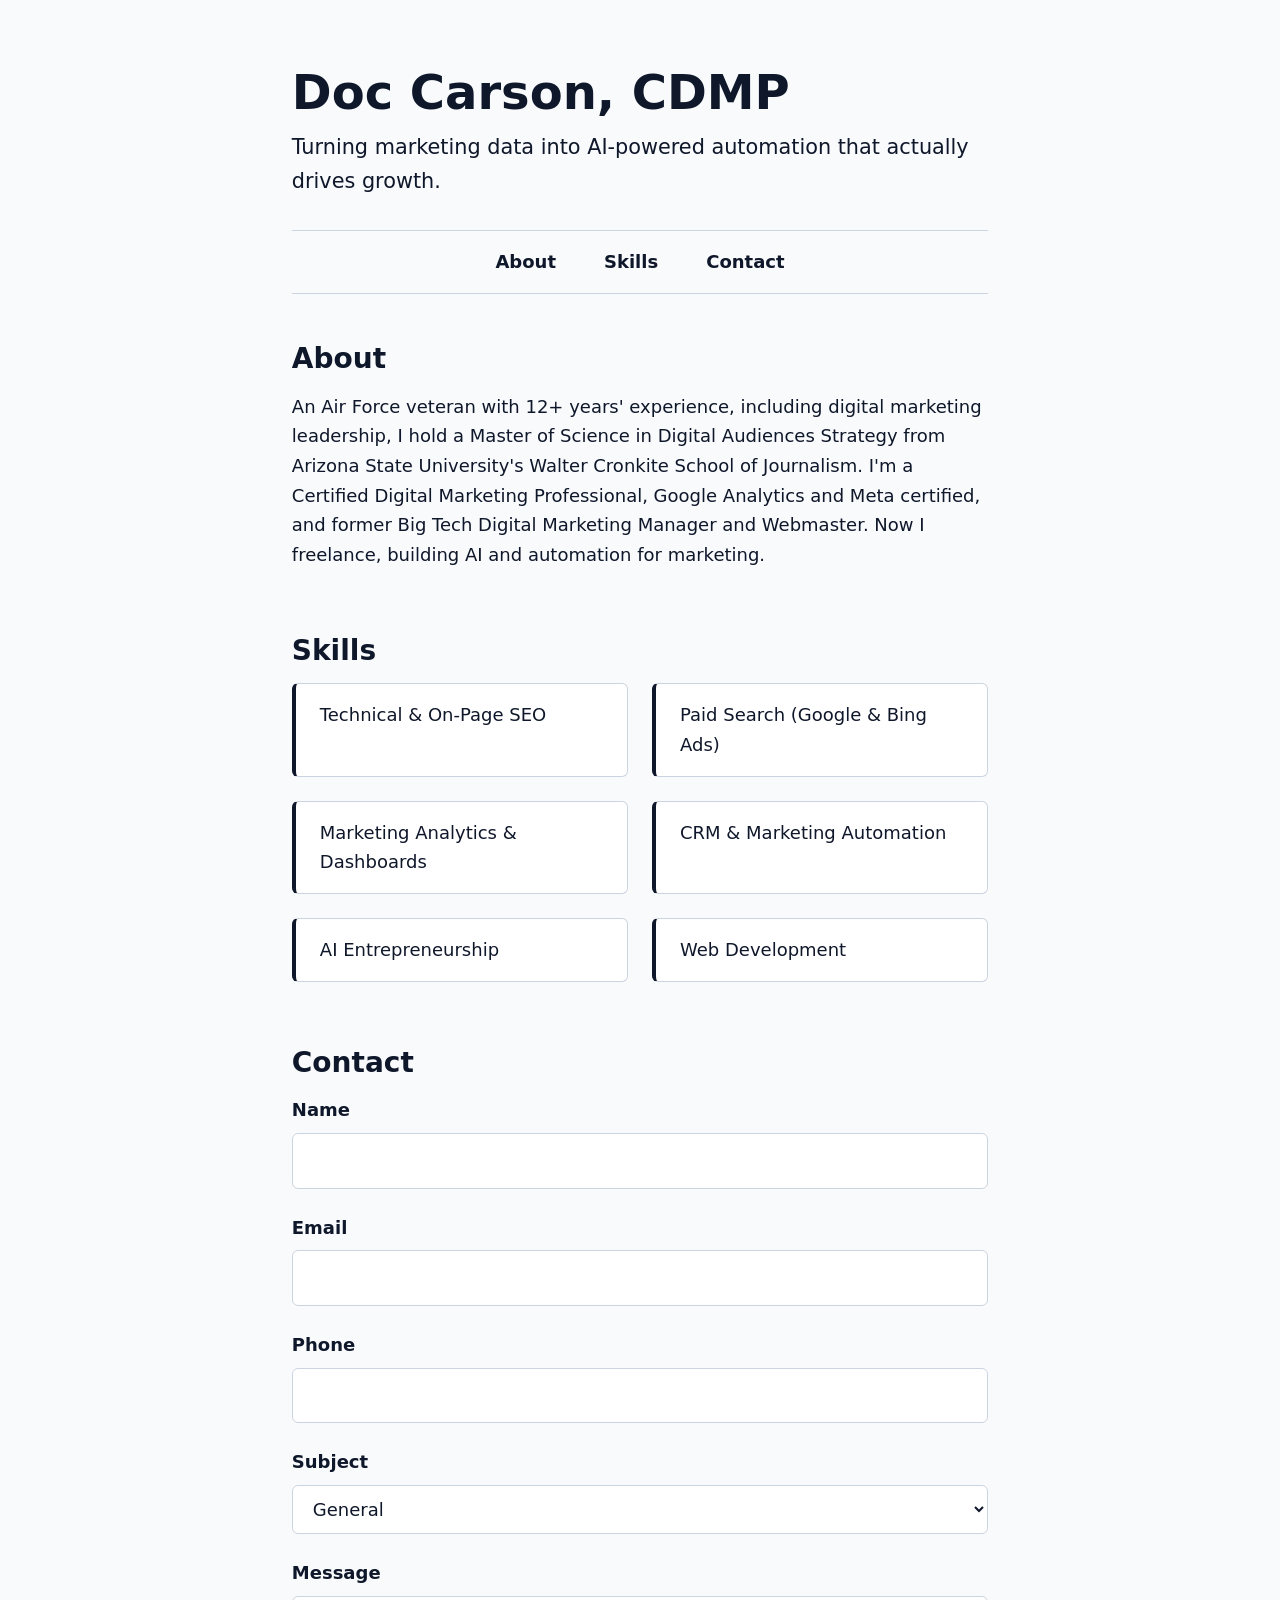
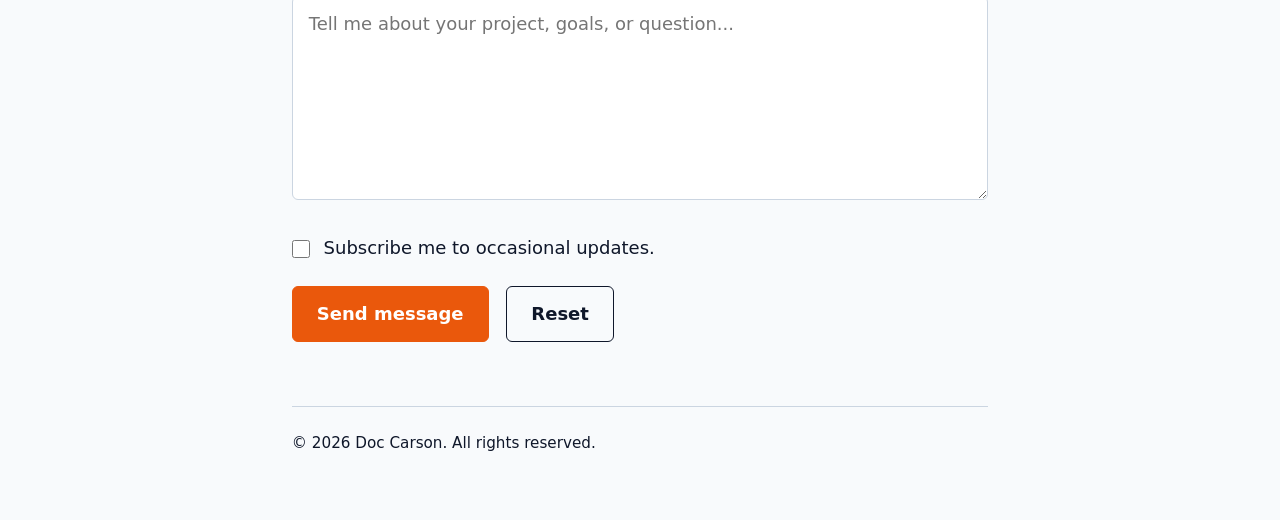
==== pro_profile/index.html @ dad72b29 "Rename project folder to pro_profile Update README paths to match the new folder name.  Co-Authored-" ====
<!DOCTYPE html>
<html lang="en">
<head>
  <meta charset="UTF-8">
  <meta name="viewport" content="width=device-width, initial-scale=1.0">
  <title>Doc Carson, CDMP | Freelance AI Entrepreneur</title>
  <link rel="stylesheet" href="styles.css">
</head>
<body>
  <header>
    <h1>Doc Carson, CDMP</h1>
    <p>Turning marketing data into AI-powered automation that actually drives growth.</p>
  </header>

  <nav>
    <input type="checkbox" id="menu-toggle" class="menu-toggle">
    <label for="menu-toggle" class="menu-button">
      <span class="menu-icon" aria-hidden="true">
        <span></span>
        <span></span>
        <span></span>
      </span>
      Menu
    </label>
    <ul>
      <li><a href="#about">About</a></li>
      <li><a href="#skills">Skills</a></li>
      <li><a href="#contact">Contact</a></li>
    </ul>
  </nav>

  <main>
    <section id="about">
      <h2>About</h2>
      <p>An Air Force veteran with 12+ years' experience, including digital marketing leadership, I hold a Master of Science in Digital Audiences Strategy from Arizona State University's Walter Cronkite School of Journalism. I'm a Certified Digital Marketing Professional, Google Analytics and Meta certified, and former Big Tech Digital Marketing Manager and Webmaster. Now I freelance, building AI and automation for marketing.</p>
    </section>

    <section id="skills">
      <h2>Skills</h2>
      <ul>
        <li>Technical &amp; On-Page SEO</li>
        <li>Paid Search (Google &amp; Bing Ads)</li>
        <li>Marketing Analytics &amp; Dashboards</li>
        <li>CRM &amp; Marketing Automation</li>
        <li>AI Entrepreneurship</li>
        <li>Web Development</li>
      </ul>
    </section>

    <section id="contact">
      <h2>Contact</h2>
      <form action="#" method="post">
        <p>
          <label for="name">Name</label>
          <input type="text" id="name" name="name" autocomplete="name" pattern="[A-Za-z ]+" title="Letters and spaces only" required>
        </p>
        <p>
          <label for="email">Email</label>
          <input type="email" id="email" name="email" autocomplete="email" required>
        </p>
        <p>
          <label for="phone">Phone</label>
          <input type="tel" id="phone" name="phone" autocomplete="tel" required>
        </p>
        <p>
          <label for="subject">Subject</label>
          <select id="subject" name="subject">
            <option value="general">General</option>
            <option value="project-inquiry">Project inquiry</option>
            <option value="other">Other</option>
          </select>
        </p>
        <p>
          <label for="message">Message</label>
          <textarea id="message" name="message" rows="6" placeholder="Tell me about your project, goals, or question..." required></textarea>
        </p>
        <p>
          <input type="checkbox" id="subscribe" name="subscribe" value="yes">
          <label for="subscribe">Subscribe me to occasional updates.</label>
        </p>
        <p hidden>
          <label for="website">Leave this field empty</label>
          <input type="text" id="website" name="website" tabindex="-1" autocomplete="off">
        </p>
        <p>
          <button type="submit">Send message</button>
          <button type="reset">Reset</button>
        </p>
      </form>
    </section>
  </main>

  <footer>
    <p>&copy; 2026 Doc Carson. All rights reserved.</p>
  </footer>
</body>
</html>
---- pro_profile/styles.css ----
/* ==========================================================================
   Color palette (60-30-10 rule)
   ========================================================================== */
:root {
  /* 60%: canvas and surfaces */
  --color-bg: #f8fafc;            /* slate off-white page background */
  --color-surface: #ffffff;       /* inputs and skill cards */

  /* 30%: structure and typography */
  --color-text: #0f172a;          /* deep slate: headings, body, nav, labels */
  --color-border: #cbd5e1;        /* slate tint: dividers and input borders */

  /* 10%: primary action, used ONLY on the submit button */
  --color-action: #ea580c;        /* vivid orange */
  --color-action-hover: #c2410c;  /* darker orange on hover */
  --color-on-action: #ffffff;     /* text on the orange button */

  /* Spacing scale: every margin, padding and gap uses one of these */
  --space-xs: 0.5rem;
  --space-sm: 0.75rem;
  --space-md: 1rem;
  --space-lg: 1.5rem;
  --space-xl: 2rem;
  --space-2xl: 3rem;
  --space-3xl: 4rem;
}

/* ==========================================================================
   Base and reset
   ========================================================================== */
*,
*::before,
*::after {
  box-sizing: border-box;
}

/* Keep the honeypot hidden even when other rules set display on its <p> */
[hidden] {
  display: none !important;
}

/* ==========================================================================
   Page layout and typography
   ========================================================================== */
/* Mobile first: phones use the full screen width with slimmer padding */
body {
  max-width: none;
  margin: 0 auto;
  padding: var(--space-xl) var(--space-md);
  background-color: var(--color-bg);
  color: var(--color-text);
  font-family: system-ui, -apple-system, "Segoe UI", Roboto, "Helvetica Neue", Arial, sans-serif;
  /* Fluid type: scales smoothly from phone to desktop, no breakpoints */
  font-size: clamp(1rem, 0.95rem + 0.25vw, 1.125rem);
  line-height: 1.65;
}

h1,
h2 {
  color: var(--color-text);
  line-height: 1.2;
}

h2 {
  margin: 0 0 var(--space-md);
  font-size: clamp(1.375rem, 1.2rem + 0.75vw, 1.75rem);
}

p {
  margin: 0 0 var(--space-md);
}

/* ==========================================================================
   Header
   ========================================================================== */
header {
  margin-bottom: var(--space-xl);
}

header h1 {
  margin: 0 0 var(--space-xs);
  font-size: clamp(2rem, 1.5rem + 2.5vw, 3rem);
}

header p {
  margin: 0;
  font-size: clamp(1.0625rem, 1rem + 0.5vw, 1.3rem);
}

/* ==========================================================================
   Navigation (flexbox)
   ========================================================================== */
nav {
  margin-bottom: var(--space-2xl);
  padding: var(--space-md) 0;
  border-top: 1px solid var(--color-border);
  border-bottom: 1px solid var(--color-border);
}

/* --- Burger menu (phones only) ---------------------------------------
   A CSS-only toggle: the hidden checkbox remembers open/closed, and the
   label is the visible burger button. No JavaScript needed. */
.menu-toggle {
  position: absolute;
  width: 1px;
  height: 1px;
  opacity: 0;
}

nav .menu-button {
  display: flex;
  align-items: center;
  justify-content: center;
  gap: var(--space-sm);
  margin: 0;
  padding: var(--space-xs) 0;
  font-weight: 600;
  cursor: pointer;
}

/* Keyboard users see a focus ring on the burger button */
.menu-toggle:focus-visible + .menu-button {
  outline: 2px solid var(--color-text);
  outline-offset: 4px;
}

/* Three lines drawn with plain spans */
.menu-icon {
  display: flex;
  flex-direction: column;
  gap: 5px;
  width: 1.5rem;
}

.menu-icon span {
  display: block;
  height: 2px;
  background-color: var(--color-text);
  border-radius: 1px;
  transition: transform 0.2s ease, opacity 0.2s ease;
}

/* Open state: the three lines turn into an X */
.menu-toggle:checked + .menu-button .menu-icon span:nth-child(1) {
  transform: translateY(7px) rotate(45deg);
}

.menu-toggle:checked + .menu-button .menu-icon span:nth-child(2) {
  opacity: 0;
}

.menu-toggle:checked + .menu-button .menu-icon span:nth-child(3) {
  transform: translateY(-7px) rotate(-45deg);
}

/* Mobile first: links are collapsed until the burger is opened,
   then stack vertically, one per line */
nav ul {
  display: none;
  flex-direction: column;
  align-items: center;
  gap: var(--space-sm);
  margin: 0;
  padding: var(--space-md) 0 0;
  list-style: none;
}

.menu-toggle:checked ~ ul {
  display: flex;
}

nav a {
  color: var(--color-text);
  font-weight: 600;
  text-decoration: none;
}

nav a:hover {
  text-decoration: underline;
}

nav a:focus-visible {
  outline: 2px solid var(--color-text);
  outline-offset: 4px;
}

/* ==========================================================================
   Main content sections
   ========================================================================== */
main section {
  margin-bottom: var(--space-2xl);
}

/* ==========================================================================
   Skills (grid)
   ========================================================================== */
#skills ul {
  display: grid;
  /* Mobile first: one column on phones */
  grid-template-columns: 1fr;
  gap: var(--space-md);
  margin: 0;
  padding: 0;
  list-style: none;
}

#skills li {
  padding: var(--space-md) var(--space-lg);
  border: 1px solid var(--color-border);
  border-left: 4px solid var(--color-text);
  border-radius: 0.375rem;
  background-color: var(--color-surface);
}

/* ==========================================================================
   Contact form
   ========================================================================== */
form p {
  margin-bottom: var(--space-lg);
}

label {
  display: block;
  margin-bottom: var(--space-xs);
  font-weight: 600;
}

/* Text fields, dropdown and textarea: full width with comfortable padding */
input:not([type="checkbox"]),
select,
textarea {
  width: 100%;
  padding: var(--space-sm) var(--space-md);
  border: 1px solid var(--color-border);
  border-radius: 0.375rem;
  background-color: var(--color-surface);
  color: var(--color-text);
  font: inherit;
}

textarea {
  resize: vertical;
}

/* Clear focus state on every form control */
input:focus,
select:focus,
textarea:focus {
  outline: 3px solid var(--color-text);
  outline-offset: 2px;
  border-color: var(--color-text);
}

/* Checkbox sits on the same line as its label */
form input[type="checkbox"] {
  width: 1.125rem;
  height: 1.125rem;
  margin: 0 var(--space-xs) 0 0;
  vertical-align: middle;
  accent-color: var(--color-text);
}

form input[type="checkbox"] + label {
  display: inline;
  font-weight: 400;
}

/* ==========================================================================
   Buttons
   ========================================================================== */
button {
  margin-right: var(--space-sm);
  padding: var(--space-sm) var(--space-lg);
  border: 1px solid var(--color-text);
  border-radius: 0.375rem;
  font: inherit;
  font-weight: 600;
  cursor: pointer;
}

/* Primary action: the only place orange appears on the page */
button[type="submit"] {
  border-color: var(--color-action);
  background-color: var(--color-action);
  color: var(--color-on-action);
}

button[type="submit"]:hover {
  border-color: var(--color-action-hover);
  background-color: var(--color-action-hover);
}

/* Secondary action: outlined in deep slate */
button[type="reset"] {
  background-color: transparent;
  color: var(--color-text);
}

button[type="reset"]:hover {
  background-color: var(--color-surface);
}

button:focus-visible {
  outline: 3px solid var(--color-text);
  outline-offset: 3px;
}

/* ==========================================================================
   Footer
   ========================================================================== */
footer {
  padding-top: var(--space-lg);
  border-top: 1px solid var(--color-border);
  font-size: clamp(0.875rem, 0.85rem + 0.15vw, 0.95rem);
}

footer p {
  margin: 0;
}

/* ==========================================================================
   RESPONSIVE: tablets and desktops (768px and wider)
   Overrides the mobile-first defaults above.
   ========================================================================== */
@media (min-width: 768px) {
  /* Re-center the page with a comfortable reading width */
  body {
    max-width: 65ch;
    padding: var(--space-2xl) var(--space-lg);
  }

  /* Burger is hidden; nav links are always visible, side by side */
  nav .menu-button {
    display: none;
  }

  nav ul {
    display: flex;
    padding: 0;
    flex-direction: row;
    flex-wrap: wrap;
    justify-content: center;
    gap: var(--space-xl);
  }

  /* Skills in two columns */
  #skills ul {
    grid-template-columns: repeat(2, 1fr);
  }
}

/* ==========================================================================
   RESPONSIVE: large tablets and desktops (1024px and wider)
   Builds on the 768px block. Between 768px and 1023px (portrait tablets)
   the 768px layout applies; from 1024px up, the page gets roomier.
   ========================================================================== */
@media (min-width: 1024px) {
  /* More breathing room at the top and bottom of the page */
  body {
    padding-block: var(--space-3xl);
  }

  /* Wider gaps between nav links and between page sections */
  nav ul {
    gap: var(--space-2xl);
  }

  main section {
    margin-bottom: var(--space-3xl);
  }

  /* Wider gaps between skill cards */
  #skills ul {
    gap: var(--space-lg);
  }
}
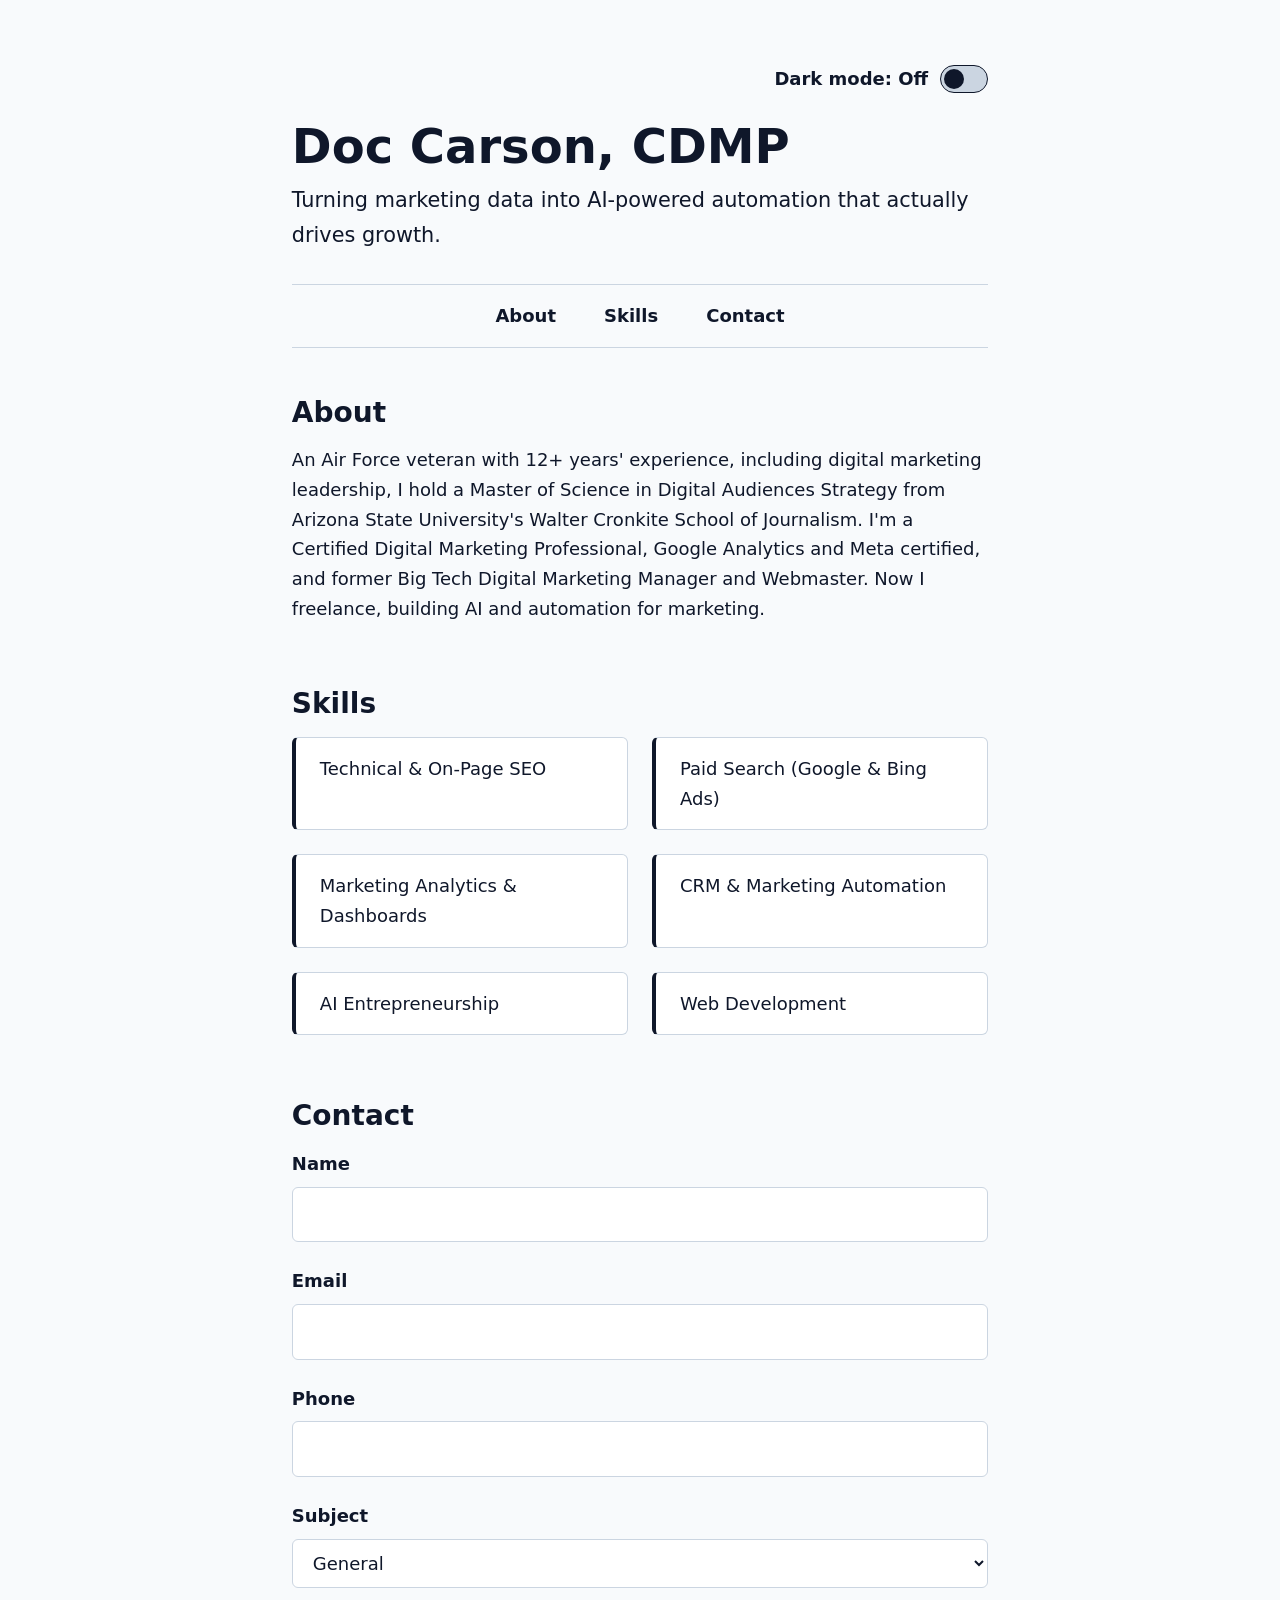
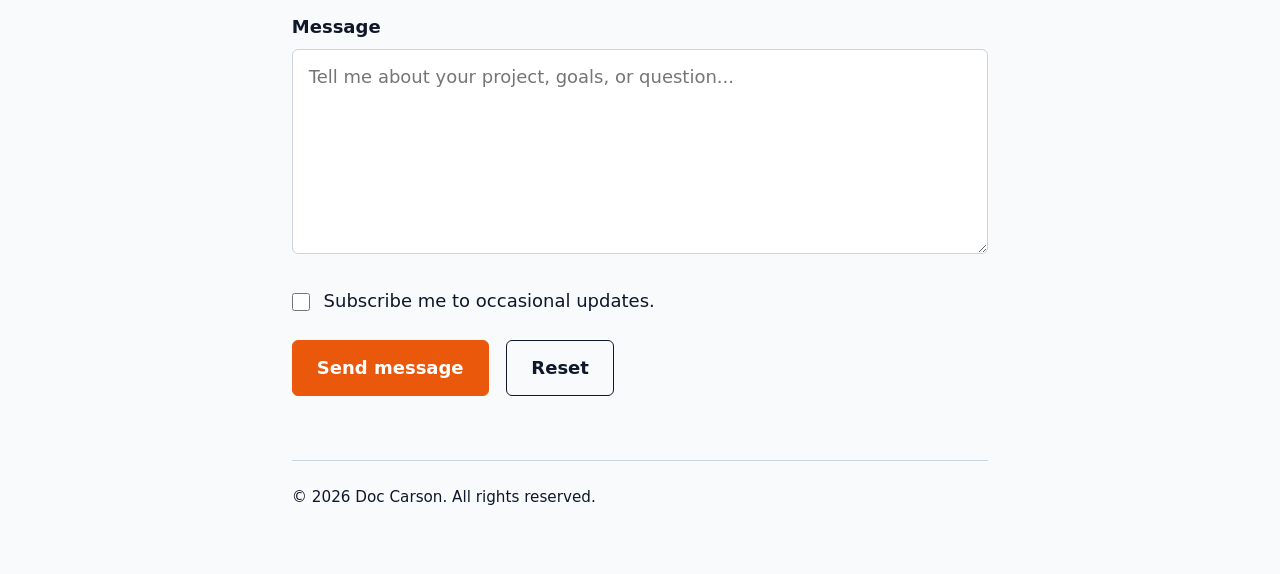
==== commit 0d1715e5: "Add dark mode switch that remembers the visitor's choice - index.html: "Dark mode: Off/On" label and" ====
--- a/pro_profile/index.html
+++ b/pro_profile/index.html
@@ -7,6 +7,12 @@
   <link rel="stylesheet" href="styles.css">
 </head>
 <body>
+  <div class="theme-switch">
+    <label for="theme-toggle">Dark mode: <span class="state-off" aria-hidden="true">Off</span><span class="state-on" aria-hidden="true">On</span></label>
+    <input type="checkbox" id="theme-toggle" class="theme-toggle" role="switch">
+    <script src="theme.js"></script>
+  </div>
+
   <header>
     <h1>Doc Carson, CDMP</h1>
     <p>Turning marketing data into AI-powered automation that actually drives growth.</p>
--- a/pro_profile/styles.css
+++ b/pro_profile/styles.css
@@ -23,6 +23,18 @@
   --space-xl: 2rem;
   --space-2xl: 3rem;
   --space-3xl: 4rem;
+
+  color-scheme: light;
+}
+
+/* Dark mode: when the theme switch is on, swap the palette tokens.
+   Every rule below reads these tokens, so the whole page follows. */
+:root:has(#theme-toggle:checked) {
+  color-scheme: dark;
+  --color-bg: #0f172a;            /* deep slate page background */
+  --color-surface: #1e293b;       /* inputs and skill cards */
+  --color-text: #f1f5f9;          /* near-white text */
+  --color-border: #475569;        /* mid slate dividers and input borders */
 }
 
 /* ==========================================================================
@@ -71,6 +83,75 @@
 }
 
 /* ==========================================================================
+   Dark mode switch (top right)
+   The checkbox holds on/off, and :has() on :root swaps the palette above.
+   theme.js only saves the choice so it survives a refresh.
+   ========================================================================== */
+.theme-switch {
+  display: flex;
+  justify-content: flex-end;
+  align-items: center;
+  gap: var(--space-sm);
+  margin-bottom: var(--space-lg);
+}
+
+.theme-switch label {
+  display: inline;
+  margin: 0;
+  cursor: pointer;
+}
+
+/* Only the current state is shown next to the label */
+.state-on {
+  display: none;
+}
+
+:root:has(#theme-toggle:checked) .state-off {
+  display: none;
+}
+
+:root:has(#theme-toggle:checked) .state-on {
+  display: inline;
+}
+
+/* The track */
+.theme-toggle {
+  appearance: none;
+  position: relative;
+  flex-shrink: 0;
+  width: 3rem;
+  height: 1.75rem;
+  margin: 0;
+  border: 1px solid var(--color-text);
+  border-radius: 999px;
+  background-color: var(--color-border);
+  cursor: pointer;
+  transition: background-color 0.2s ease;
+}
+
+/* The sliding knob */
+.theme-toggle::before {
+  content: "";
+  position: absolute;
+  top: calc(50% - 0.625rem);
+  left: 0.1875rem;
+  width: 1.25rem;
+  height: 1.25rem;
+  border-radius: 50%;
+  background-color: var(--color-text);
+  transition: transform 0.2s ease, background-color 0.2s ease;
+}
+
+.theme-toggle:checked {
+  background-color: var(--color-text);
+}
+
+.theme-toggle:checked::before {
+  background-color: var(--color-bg);
+  transform: translateX(calc(1.375rem - 2px));
+}
+
+/* ==========================================================================
    Header
    ========================================================================== */
 header {
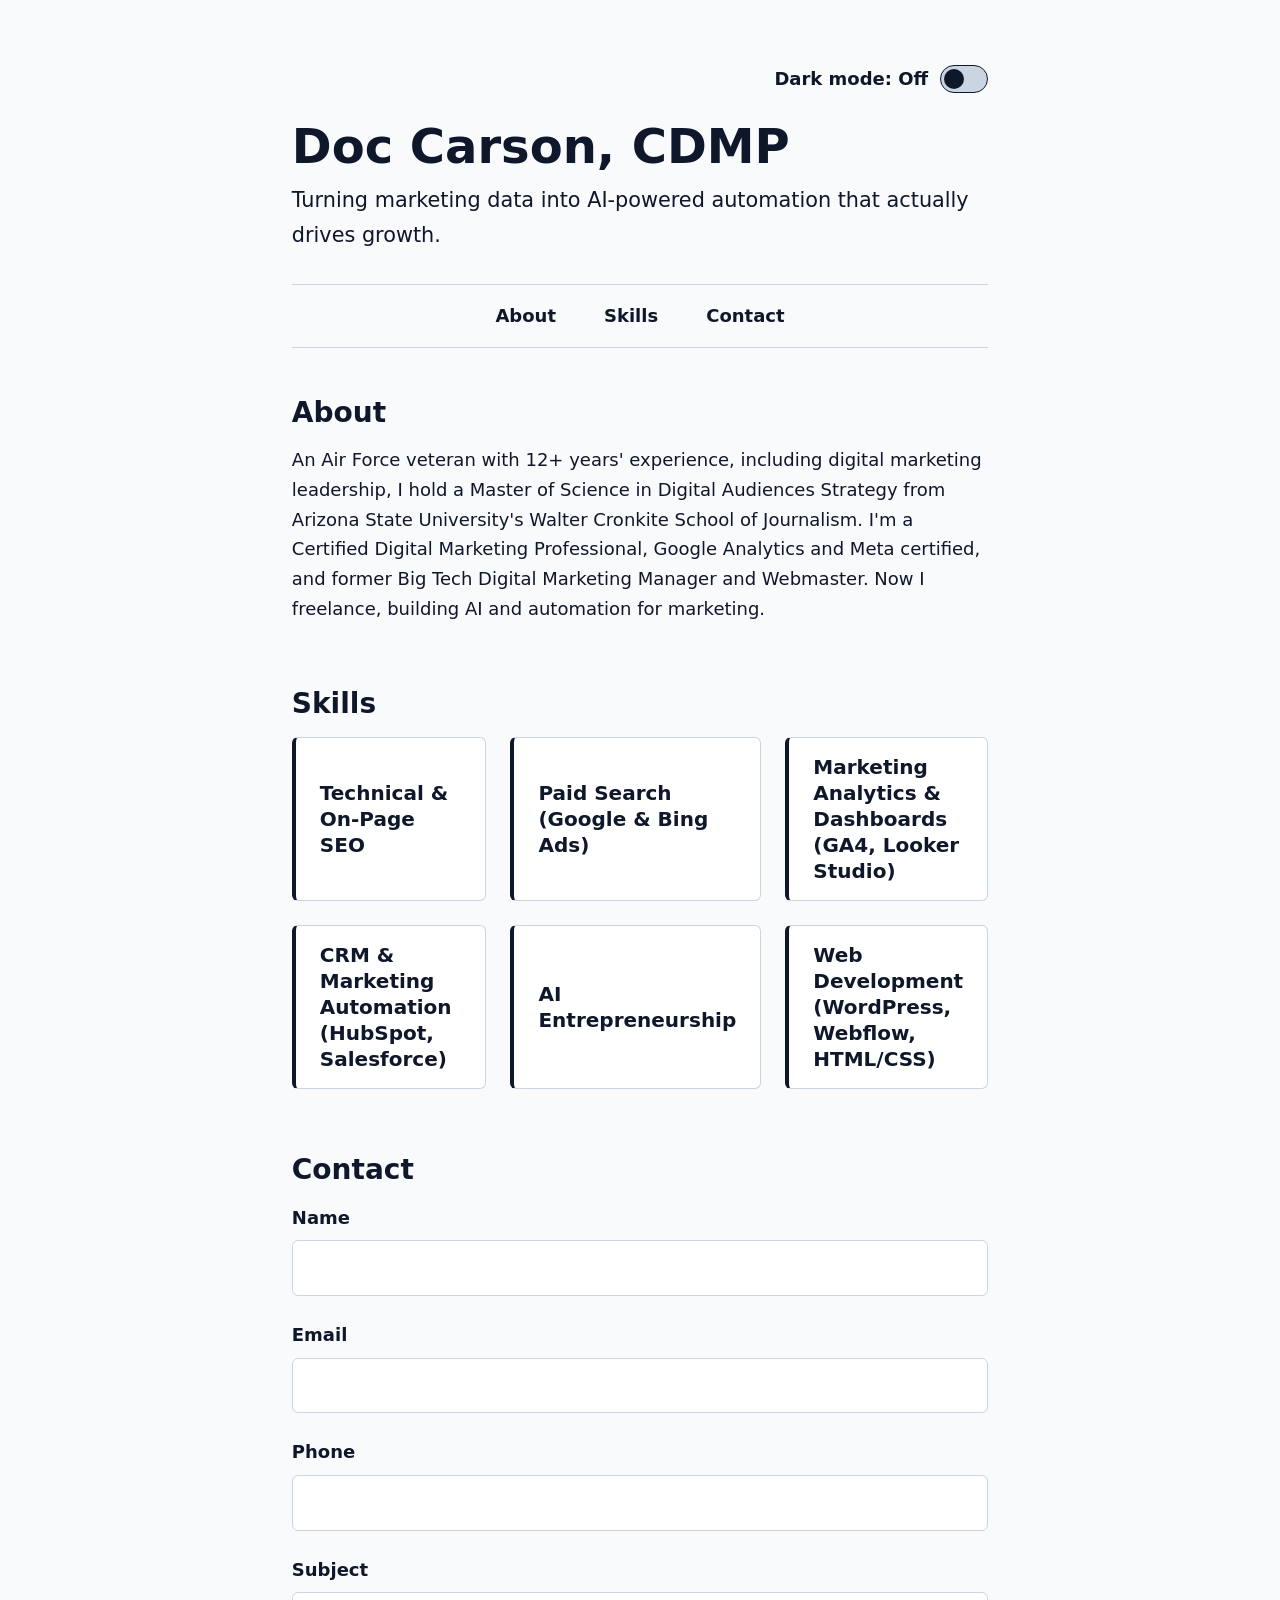
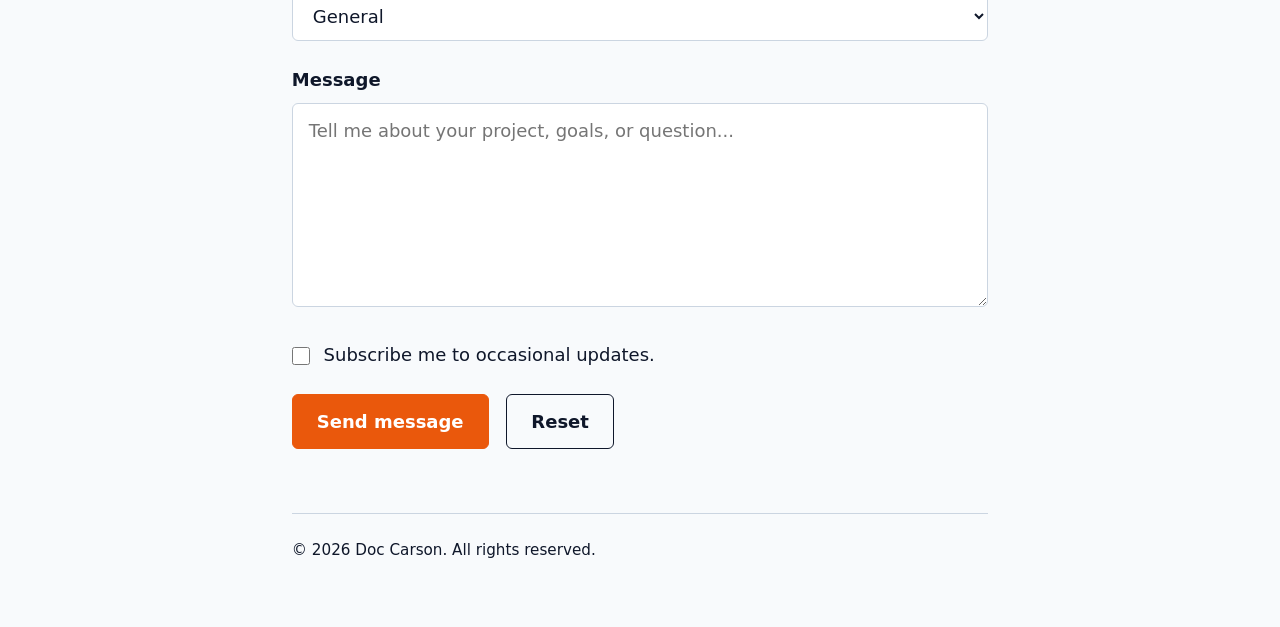
==== commit 6fb124dc: "Turn skills into interactive cards with tooltips - index.html: each skill is a <button> card with an" ====
--- a/pro_profile/index.html
+++ b/pro_profile/index.html
@@ -7,13 +7,12 @@
   <link rel="stylesheet" href="styles.css">
 </head>
 <body>
-  <div class="theme-switch">
-    <label for="theme-toggle">Dark mode: <span class="state-off" aria-hidden="true">Off</span><span class="state-on" aria-hidden="true">On</span></label>
-    <input type="checkbox" id="theme-toggle" class="theme-toggle" role="switch">
-    <script src="theme.js"></script>
-  </div>
-
   <header>
+    <p class="theme-switch">
+      <label for="theme-toggle">Dark mode:</label>
+      <input type="checkbox" id="theme-toggle" class="theme-toggle" role="switch">
+      <script src="theme.js"></script>
+    </p>
     <h1>Doc Carson, CDMP</h1>
     <p>Turning marketing data into AI-powered automation that actually drives growth.</p>
   </header>
@@ -21,11 +20,11 @@
   <nav>
     <input type="checkbox" id="menu-toggle" class="menu-toggle">
     <label for="menu-toggle" class="menu-button">
-      <span class="menu-icon" aria-hidden="true">
-        <span></span>
-        <span></span>
-        <span></span>
-      </span>
+      <svg class="menu-icon" viewBox="0 0 24 16" width="24" height="16" aria-hidden="true" focusable="false">
+        <line x1="0" y1="1" x2="24" y2="1"/>
+        <line x1="0" y1="8" x2="24" y2="8"/>
+        <line x1="0" y1="15" x2="24" y2="15"/>
+      </svg>
       Menu
     </label>
     <ul>
@@ -44,12 +43,48 @@
     <section id="skills">
       <h2>Skills</h2>
       <ul>
-        <li>Technical &amp; On-Page SEO</li>
-        <li>Paid Search (Google &amp; Bing Ads)</li>
-        <li>Marketing Analytics &amp; Dashboards</li>
-        <li>CRM &amp; Marketing Automation</li>
-        <li>AI Entrepreneurship</li>
-        <li>Web Development</li>
+        <li>
+          <button type="button" class="skill-card" id="skill-card-1" aria-expanded="false" aria-controls="skill-tip-1">Technical &amp; On-Page SEO</button>
+          <aside class="skill-tooltip" id="skill-tip-1" aria-labelledby="skill-card-1" hidden>
+            <p>Uncover keyword gaps and quick wins, fix technical issues, and build internal linking structures that grow organic traffic.</p>
+            <button type="button" class="tooltip-close" aria-label="Close">&times;</button>
+          </aside>
+        </li>
+        <li>
+          <button type="button" class="skill-card" id="skill-card-2" aria-expanded="false" aria-controls="skill-tip-2">Paid Search (Google &amp; Bing Ads)</button>
+          <aside class="skill-tooltip" id="skill-tip-2" aria-labelledby="skill-card-2" hidden>
+            <p>Plan, launch, and optimize Google and Bing campaigns that turn search intent into qualified leads.</p>
+            <button type="button" class="tooltip-close" aria-label="Close">&times;</button>
+          </aside>
+        </li>
+        <li>
+          <button type="button" class="skill-card" id="skill-card-3" aria-expanded="false" aria-controls="skill-tip-3">Marketing Analytics &amp; Dashboards (GA4, Looker Studio)</button>
+          <aside class="skill-tooltip" id="skill-tip-3" aria-labelledby="skill-card-3" hidden>
+            <p>Set up clean tracking with GA4 and Google Tag Manager, then turn the data into Looker Studio dashboards that leaders can act on.</p>
+            <button type="button" class="tooltip-close" aria-label="Close">&times;</button>
+          </aside>
+        </li>
+        <li>
+          <button type="button" class="skill-card" id="skill-card-4" aria-expanded="false" aria-controls="skill-tip-4">CRM &amp; Marketing Automation (HubSpot, Salesforce)</button>
+          <aside class="skill-tooltip" id="skill-tip-4" aria-labelledby="skill-card-4" hidden>
+            <p>Connect HubSpot and Salesforce data, build automated email sequences, and A/B test them to put the right message in front of the right people.</p>
+            <button type="button" class="tooltip-close" aria-label="Close">&times;</button>
+          </aside>
+        </li>
+        <li>
+          <button type="button" class="skill-card" id="skill-card-5" aria-expanded="false" aria-controls="skill-tip-5">AI Entrepreneurship</button>
+          <aside class="skill-tooltip" id="skill-tip-5" aria-labelledby="skill-card-5" hidden>
+            <p>Bring AI and automation into everyday marketing workflows so small businesses can do more with less.</p>
+            <button type="button" class="tooltip-close" aria-label="Close">&times;</button>
+          </aside>
+        </li>
+        <li>
+          <button type="button" class="skill-card" id="skill-card-6" aria-expanded="false" aria-controls="skill-tip-6">Web Development (WordPress, Webflow, HTML/CSS)</button>
+          <aside class="skill-tooltip" id="skill-tip-6" aria-labelledby="skill-card-6" hidden>
+            <p>Build SEO-ready websites and reusable landing page templates that scale as a business grows.</p>
+            <button type="button" class="tooltip-close" aria-label="Close">&times;</button>
+          </aside>
+        </li>
       </ul>
     </section>
 
@@ -99,5 +134,7 @@
   <footer>
     <p>&copy; 2026 Doc Carson. All rights reserved.</p>
   </footer>
+
+  <script src="script.js"></script>
 </body>
 </html>
--- a/pro_profile/styles.css
+++ b/pro_profile/styles.css
@@ -10,7 +10,7 @@
   --color-text: #0f172a;          /* deep slate: headings, body, nav, labels */
   --color-border: #cbd5e1;        /* slate tint: dividers and input borders */
 
-  /* 10%: primary action, used ONLY on the submit button */
+  /* 10%: accent, used on the submit button and active skill cards */
   --color-action: #ea580c;        /* vivid orange */
   --color-action-hover: #c2410c;  /* darker orange on hover */
   --color-on-action: #ffffff;     /* text on the orange button */
@@ -92,7 +92,8 @@
   justify-content: flex-end;
   align-items: center;
   gap: var(--space-sm);
-  margin-bottom: var(--space-lg);
+  margin: 0 0 var(--space-lg);
+  font-size: inherit;             /* undo the larger "header p" size */
 }
 
 .theme-switch label {
@@ -101,17 +102,17 @@
   cursor: pointer;
 }
 
-/* Only the current state is shown next to the label */
-.state-on {
-  display: none;
-}
-
-:root:has(#theme-toggle:checked) .state-off {
-  display: none;
-}
-
-:root:has(#theme-toggle:checked) .state-on {
-  display: inline;
+/* The current state is written after the label by CSS. The "/ ''" part
+   hides it from screen readers, which already announce the switch's
+   on/off state. */
+.theme-switch label::after {
+  content: " Off";
+  content: " Off" / "";
+}
+
+:root:has(#theme-toggle:checked) .theme-switch label::after {
+  content: " On";
+  content: " On" / "";
 }
 
 /* The track */
@@ -205,32 +206,33 @@
   outline-offset: 4px;
 }
 
-/* Three lines drawn with plain spans */
+/* Three lines drawn as an inline SVG */
 .menu-icon {
-  display: flex;
-  flex-direction: column;
-  gap: 5px;
+  display: block;
   width: 1.5rem;
-}
-
-.menu-icon span {
-  display: block;
-  height: 2px;
-  background-color: var(--color-text);
-  border-radius: 1px;
+  height: 1rem;
+  overflow: visible;
+}
+
+.menu-icon line {
+  stroke: var(--color-text);
+  stroke-width: 2;
+  stroke-linecap: round;
+  transform-box: fill-box;
+  transform-origin: center;
   transition: transform 0.2s ease, opacity 0.2s ease;
 }
 
 /* Open state: the three lines turn into an X */
-.menu-toggle:checked + .menu-button .menu-icon span:nth-child(1) {
+.menu-toggle:checked + .menu-button .menu-icon line:nth-child(1) {
   transform: translateY(7px) rotate(45deg);
 }
 
-.menu-toggle:checked + .menu-button .menu-icon span:nth-child(2) {
+.menu-toggle:checked + .menu-button .menu-icon line:nth-child(2) {
   opacity: 0;
 }
 
-.menu-toggle:checked + .menu-button .menu-icon span:nth-child(3) {
+.menu-toggle:checked + .menu-button .menu-icon line:nth-child(3) {
   transform: translateY(-7px) rotate(-45deg);
 }
 
@@ -273,7 +275,9 @@
 }
 
 /* ==========================================================================
-   Skills (grid)
+   Skills (grid of interactive cards with tooltips)
+   Each card is a <button>; its tooltip is the <aside> right after it.
+   script.js opens and closes the tooltips.
    ========================================================================== */
 #skills ul {
   display: grid;
@@ -285,12 +289,139 @@
   list-style: none;
 }
 
+/* Each tooltip is positioned against its own card */
 #skills li {
+  position: relative;
+}
+
+.skill-card {
+  width: 100%;
+  height: 100%;
+  margin: 0;
   padding: var(--space-md) var(--space-lg);
   border: 1px solid var(--color-border);
   border-left: 4px solid var(--color-text);
   border-radius: 0.375rem;
   background-color: var(--color-surface);
+  color: var(--color-text);
+  /* Always 1.25rem bold, so white text on orange stays readable
+     and the card doesn't change size when it turns orange */
+  font-size: 1.25rem;
+  font-weight: 700;
+  line-height: 1.3;
+  text-align: left;
+  transition: background-color 0.2s ease, border-color 0.2s ease, color 0.2s ease;
+}
+
+/* Orange while the card's tooltip is open (all devices) */
+.skill-card[aria-expanded="true"] {
+  border-color: var(--color-action);
+  background-color: var(--color-action);
+  color: var(--color-on-action);
+}
+
+/* Orange on hover, only on devices with a real mouse. Touch screens
+   would otherwise leave a card stuck orange after a tap. */
+@media (hover: hover) and (pointer: fine) {
+  .skill-card:hover {
+    border-color: var(--color-action);
+    background-color: var(--color-action);
+    color: var(--color-on-action);
+  }
+}
+
+/* The tooltip: opens above its card, colors inverted from the page.
+   --shift is set by script.js to nudge it back on screen near an edge. */
+.skill-tooltip {
+  --shift: 0px;
+  position: absolute;
+  bottom: calc(100% + var(--space-sm));
+  left: 50%;
+  z-index: 10;
+  width: min(20rem, calc(100vw - 2 * var(--space-md)));
+  /* Right padding leaves room for the 44px close button */
+  padding: var(--space-md) 2.75rem var(--space-md) var(--space-md);
+  border-radius: 0.5rem;
+  background-color: var(--color-text);
+  color: var(--color-bg);
+  box-shadow: 0 0.5rem 1.5rem rgb(15 23 42 / 0.25);
+  transform: translateX(calc(-50% + var(--shift)));
+  animation: tooltip-in 0.15s ease-out;
+}
+
+.skill-tooltip p {
+  margin: 0;
+}
+
+/* Small arrow pointing down at the card */
+.skill-tooltip::after {
+  content: "";
+  position: absolute;
+  top: 100%;
+  left: calc(50% - var(--shift) - 0.5rem);
+  border: 0.5rem solid transparent;
+  border-top-color: var(--color-text);
+}
+
+/* Not enough room above the card: script.js flips it below */
+.skill-tooltip.is-below {
+  top: calc(100% + var(--space-sm));
+  bottom: auto;
+}
+
+.skill-tooltip.is-below::after {
+  top: auto;
+  bottom: 100%;
+  border-top-color: transparent;
+  border-bottom-color: var(--color-text);
+}
+
+@keyframes tooltip-in {
+  from {
+    opacity: 0;
+    translate: 0 0.25rem;
+  }
+}
+
+/* The X: a 44x44px tap target in the tooltip's top-right corner */
+.tooltip-close {
+  position: absolute;
+  top: 0;
+  right: 0;
+  display: grid;
+  place-items: center;
+  width: 2.75rem;
+  height: 2.75rem;
+  margin: 0;
+  padding: 0;
+  border: 0;
+  border-radius: 0.5rem;
+  background-color: transparent;
+  color: inherit;
+  font-size: 1.5rem;
+  font-weight: 400;
+  line-height: 1;
+}
+
+.tooltip-close:hover {
+  background-color: color-mix(in srgb, currentColor 15%, transparent);
+}
+
+/* The page's usual focus color would vanish against the inverted tooltip */
+.tooltip-close:focus-visible {
+  outline: 3px solid var(--color-bg);
+  outline-offset: -4px;
+}
+
+/* Reduced motion: tooltips and cards change instantly */
+@media (prefers-reduced-motion: reduce) {
+  .skill-tooltip {
+    animation: none;
+  }
+
+  .skill-card {
+    transition: none;
+  }
 }
 
 /* ==========================================================================
@@ -359,7 +490,7 @@
   cursor: pointer;
 }
 
-/* Primary action: the only place orange appears on the page */
+/* Primary action: orange, like the active skill cards */
 button[type="submit"] {
   border-color: var(--color-action);
   background-color: var(--color-action);
@@ -450,8 +581,9 @@
     margin-bottom: var(--space-3xl);
   }
 
-  /* Wider gaps between skill cards */
+  /* Skills in three columns, with wider gaps between cards */
   #skills ul {
+    grid-template-columns: repeat(3, 1fr);
     gap: var(--space-lg);
   }
 }
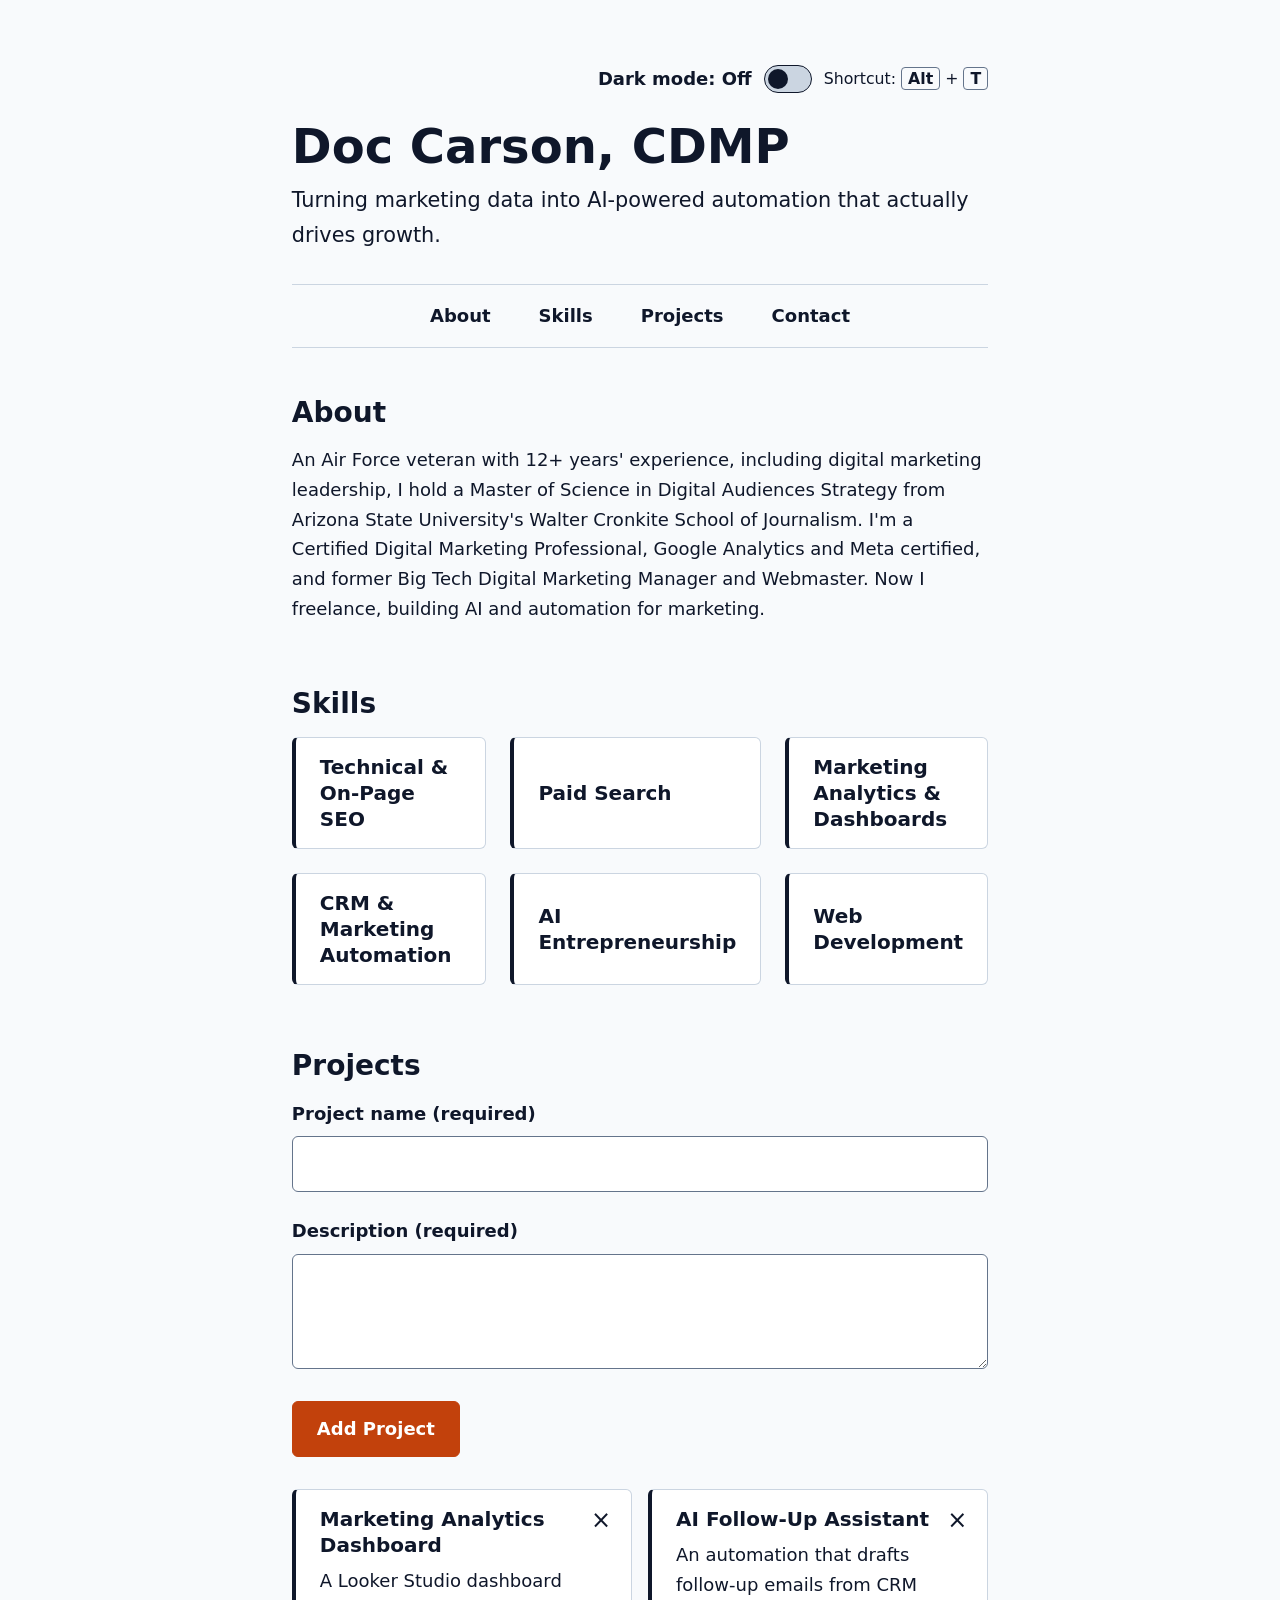
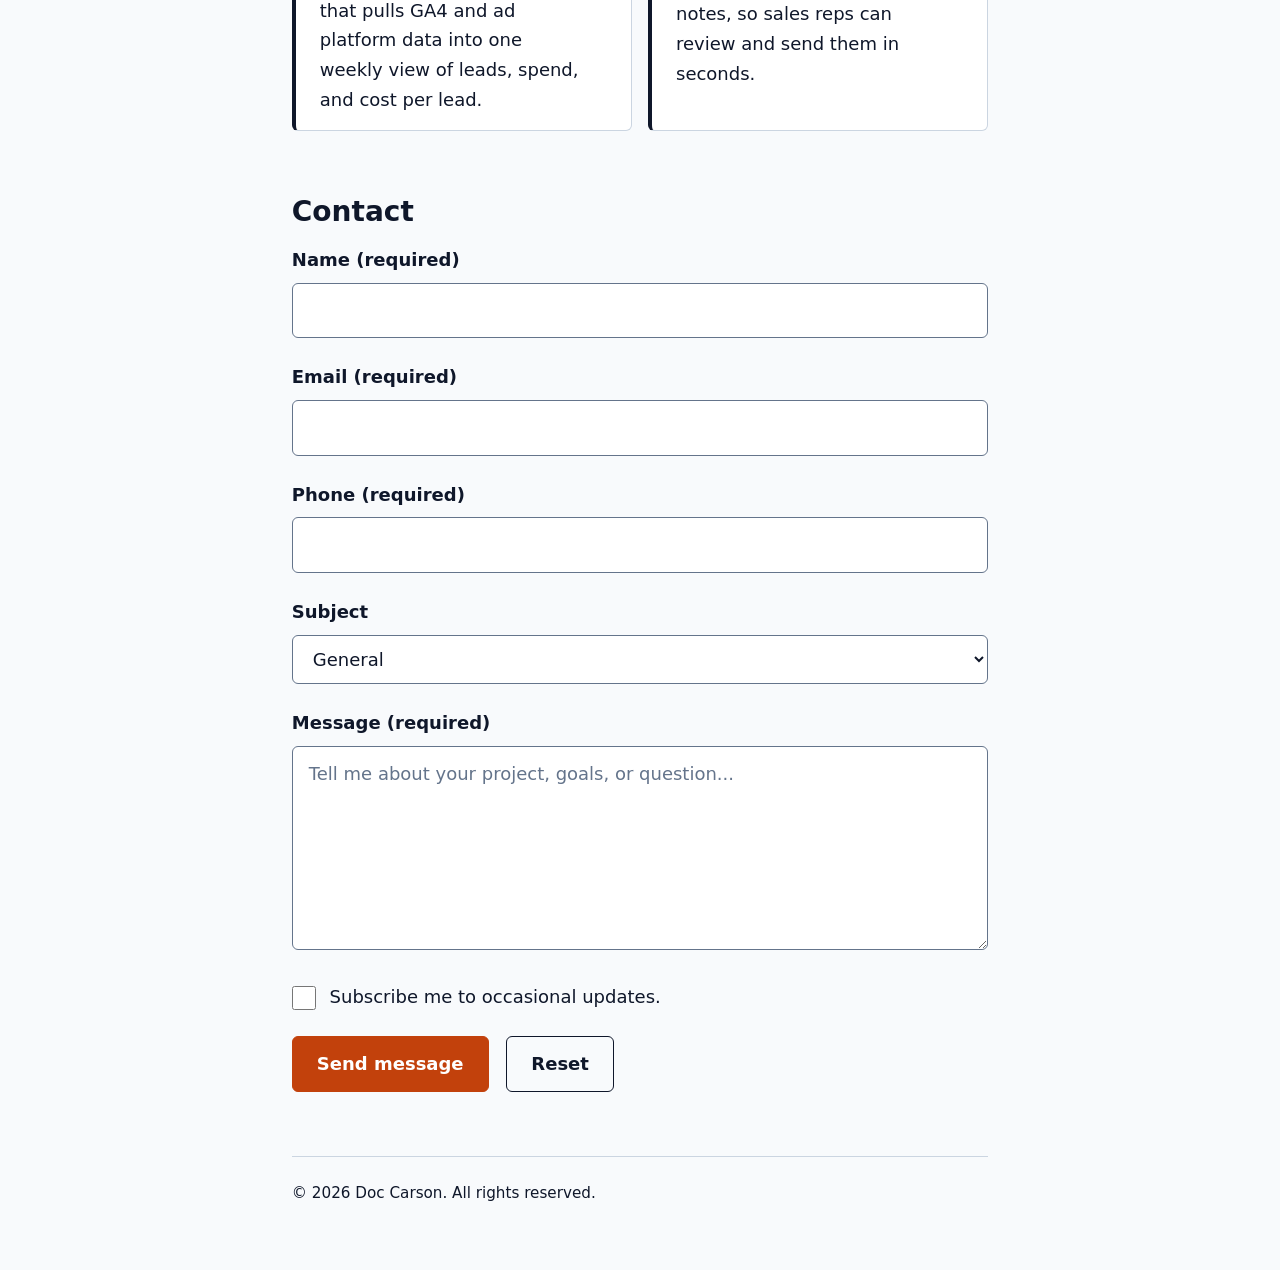
==== commit 0a2ea290: "Add Projects section, accessibility fixes, and Alt+T theme shortcut Projects: - projects.js renders " ====
--- a/pro_profile/index.html
+++ b/pro_profile/index.html
@@ -7,10 +7,13 @@
   <link rel="stylesheet" href="styles.css">
 </head>
 <body>
+  <a class="skip-link" href="#main">Skip to main content</a>
+
   <header>
     <p class="theme-switch">
       <label for="theme-toggle">Dark mode:</label>
-      <input type="checkbox" id="theme-toggle" class="theme-toggle" role="switch">
+      <input type="checkbox" id="theme-toggle" class="theme-toggle" role="switch" aria-keyshortcuts="Alt+T" aria-describedby="theme-shortcut">
+      <small id="theme-shortcut">Shortcut: <kbd>Alt</kbd> + <kbd>T</kbd></small>
       <script src="theme.js"></script>
     </p>
     <h1>Doc Carson, CDMP</h1>
@@ -30,11 +33,12 @@
     <ul>
       <li><a href="#about">About</a></li>
       <li><a href="#skills">Skills</a></li>
+      <li><a href="#projects">Projects</a></li>
       <li><a href="#contact">Contact</a></li>
     </ul>
   </nav>
 
-  <main>
+  <main id="main">
     <section id="about">
       <h2>About</h2>
       <p>An Air Force veteran with 12+ years' experience, including digital marketing leadership, I hold a Master of Science in Digital Audiences Strategy from Arizona State University's Walter Cronkite School of Journalism. I'm a Certified Digital Marketing Professional, Google Analytics and Meta certified, and former Big Tech Digital Marketing Manager and Webmaster. Now I freelance, building AI and automation for marketing.</p>
@@ -51,21 +55,21 @@
           </aside>
         </li>
         <li>
-          <button type="button" class="skill-card" id="skill-card-2" aria-expanded="false" aria-controls="skill-tip-2">Paid Search (Google &amp; Bing Ads)</button>
+          <button type="button" class="skill-card" id="skill-card-2" aria-expanded="false" aria-controls="skill-tip-2">Paid Search</button>
           <aside class="skill-tooltip" id="skill-tip-2" aria-labelledby="skill-card-2" hidden>
             <p>Plan, launch, and optimize Google and Bing campaigns that turn search intent into qualified leads.</p>
             <button type="button" class="tooltip-close" aria-label="Close">&times;</button>
           </aside>
         </li>
         <li>
-          <button type="button" class="skill-card" id="skill-card-3" aria-expanded="false" aria-controls="skill-tip-3">Marketing Analytics &amp; Dashboards (GA4, Looker Studio)</button>
+          <button type="button" class="skill-card" id="skill-card-3" aria-expanded="false" aria-controls="skill-tip-3">Marketing Analytics &amp; Dashboards</button>
           <aside class="skill-tooltip" id="skill-tip-3" aria-labelledby="skill-card-3" hidden>
             <p>Set up clean tracking with GA4 and Google Tag Manager, then turn the data into Looker Studio dashboards that leaders can act on.</p>
             <button type="button" class="tooltip-close" aria-label="Close">&times;</button>
           </aside>
         </li>
         <li>
-          <button type="button" class="skill-card" id="skill-card-4" aria-expanded="false" aria-controls="skill-tip-4">CRM &amp; Marketing Automation (HubSpot, Salesforce)</button>
+          <button type="button" class="skill-card" id="skill-card-4" aria-expanded="false" aria-controls="skill-tip-4">CRM &amp; Marketing Automation</button>
           <aside class="skill-tooltip" id="skill-tip-4" aria-labelledby="skill-card-4" hidden>
             <p>Connect HubSpot and Salesforce data, build automated email sequences, and A/B test them to put the right message in front of the right people.</p>
             <button type="button" class="tooltip-close" aria-label="Close">&times;</button>
@@ -79,7 +83,7 @@
           </aside>
         </li>
         <li>
-          <button type="button" class="skill-card" id="skill-card-6" aria-expanded="false" aria-controls="skill-tip-6">Web Development (WordPress, Webflow, HTML/CSS)</button>
+          <button type="button" class="skill-card" id="skill-card-6" aria-expanded="false" aria-controls="skill-tip-6">Web Development</button>
           <aside class="skill-tooltip" id="skill-tip-6" aria-labelledby="skill-card-6" hidden>
             <p>Build SEO-ready websites and reusable landing page templates that scale as a business grows.</p>
             <button type="button" class="tooltip-close" aria-label="Close">&times;</button>
@@ -88,19 +92,40 @@
       </ul>
     </section>
 
+    <section id="projects">
+      <h2>Projects</h2>
+      <form class="project-form" id="project-form">
+        <p>
+          <label for="project-name">Project name (required)</label>
+          <input type="text" id="project-name" name="name" maxlength="80" autocomplete="off" required>
+        </p>
+        <p>
+          <label for="project-description">Description (required)</label>
+          <textarea id="project-description" name="description" rows="3" maxlength="300" required></textarea>
+        </p>
+        <p>
+          <button type="submit">Add Project</button>
+        </p>
+      </form>
+      <!-- Cards are drawn here by projects.js from its projects array -->
+      <ul class="project-list" id="project-list"></ul>
+      <p id="project-empty" hidden>No projects yet. Add one above.</p>
+      <p class="visually-hidden" id="project-status" role="status"></p>
+    </section>
+
     <section id="contact">
       <h2>Contact</h2>
       <form action="#" method="post">
         <p>
-          <label for="name">Name</label>
-          <input type="text" id="name" name="name" autocomplete="name" pattern="[A-Za-z ]+" title="Letters and spaces only" required>
+          <label for="name">Name (required)</label>
+          <input type="text" id="name" name="name" autocomplete="name" pattern="[\p{L}\p{M}' .\-]+" title="Letters, spaces, hyphens, apostrophes and periods only" required>
         </p>
         <p>
-          <label for="email">Email</label>
+          <label for="email">Email (required)</label>
           <input type="email" id="email" name="email" autocomplete="email" required>
         </p>
         <p>
-          <label for="phone">Phone</label>
+          <label for="phone">Phone (required)</label>
           <input type="tel" id="phone" name="phone" autocomplete="tel" required>
         </p>
         <p>
@@ -112,7 +137,7 @@
           </select>
         </p>
         <p>
-          <label for="message">Message</label>
+          <label for="message">Message (required)</label>
           <textarea id="message" name="message" rows="6" placeholder="Tell me about your project, goals, or question..." required></textarea>
         </p>
         <p>
@@ -136,5 +161,6 @@
   </footer>
 
   <script src="script.js"></script>
+  <script src="projects.js"></script>
 </body>
 </html>
--- a/pro_profile/styles.css
+++ b/pro_profile/styles.css
@@ -8,12 +8,18 @@
 
   /* 30%: structure and typography */
   --color-text: #0f172a;          /* deep slate: headings, body, nav, labels */
-  --color-border: #cbd5e1;        /* slate tint: dividers and input borders */
+  --color-border: #cbd5e1;        /* slate tint: decorative dividers */
+  --color-muted: #64748b;         /* form field borders and placeholder text:
+                                     4.7:1 on white, above the 3:1 needed for
+                                     field outlines and 4.5:1 for text */
 
   /* 10%: accent, used on the submit button and active skill cards */
-  --color-action: #ea580c;        /* vivid orange */
-  --color-action-hover: #c2410c;  /* darker orange on hover */
-  --color-on-action: #ffffff;     /* text on the orange button */
+  --color-action: #ea580c;        /* vivid orange: skill cards. White on it is
+                                     3.6:1, so only for large bold text */
+  --color-action-strong: #c2410c; /* darker orange: submit button. White on it
+                                     is 5.2:1, enough for normal-size text */
+  --color-action-strong-hover: #9a3412;
+  --color-on-action: #ffffff;     /* text on orange */
 
   /* Spacing scale: every margin, padding and gap uses one of these */
   --space-xs: 0.5rem;
@@ -34,7 +40,9 @@
   --color-bg: #0f172a;            /* deep slate page background */
   --color-surface: #1e293b;       /* inputs and skill cards */
   --color-text: #f1f5f9;          /* near-white text */
-  --color-border: #475569;        /* mid slate dividers and input borders */
+  --color-border: #475569;        /* mid slate decorative dividers */
+  --color-muted: #94a3b8;         /* field borders and placeholders: 5.7:1 on
+                                     the dark surface */
 }
 
 /* ==========================================================================
@@ -49,6 +57,38 @@
 /* Keep the honeypot hidden even when other rules set display on its <p> */
 [hidden] {
   display: none !important;
+}
+
+/* Skip link: hidden until a keyboard user tabs to it, then shown at the
+   top left. Lets them jump past the header and menu to the content. */
+.skip-link {
+  position: absolute;
+  top: var(--space-xs);
+  left: var(--space-xs);
+  z-index: 100;
+  padding: var(--space-xs) var(--space-md);
+  border-radius: 0.375rem;
+  background-color: var(--color-text);
+  color: var(--color-bg);
+  font-weight: 600;
+  transform: translateY(-200%);
+}
+
+.skip-link:focus {
+  outline: 3px solid var(--color-action-strong);
+  outline-offset: 2px;
+  transform: none;
+}
+
+/* Reduced motion: anything that slides, fades or changes color does it
+   instantly (tooltips, the dark mode knob, the menu icon, card colors) */
+@media (prefers-reduced-motion: reduce) {
+  *,
+  *::before,
+  *::after {
+    animation: none !important;
+    transition: none !important;
+  }
 }
 
 /* ==========================================================================
@@ -92,8 +132,29 @@
   justify-content: flex-end;
   align-items: center;
   gap: var(--space-sm);
+  flex-wrap: wrap;                /* never wider than a 320px screen */
   margin: 0 0 var(--space-lg);
   font-size: inherit;             /* undo the larger "header p" size */
+}
+
+/* "Shortcut: Alt + T" hint next to the switch */
+.theme-switch small {
+  font-size: 0.875em;
+}
+
+kbd {
+  padding: 0.0625rem 0.375rem;
+  border: 1px solid var(--color-muted);
+  border-radius: 0.25rem;
+  font: inherit;
+  font-weight: 600;
+}
+
+/* Touch-only devices have no keyboard to use the shortcut with */
+@media (hover: none) and (pointer: coarse) {
+  .theme-switch small {
+    display: none;
+  }
 }
 
 .theme-switch label {
@@ -150,6 +211,36 @@
 .theme-toggle:checked::before {
   background-color: var(--color-bg);
   transform: translateX(calc(1.375rem - 2px));
+}
+
+/* Forced-color modes would blank out the track and knob; use the
+   user's own system colors instead so the switch stays visible */
+@media (forced-colors: active) {
+  .theme-toggle,
+  .theme-toggle::before {
+    forced-color-adjust: none;
+  }
+
+  .theme-toggle {
+    border-color: CanvasText;
+    background-color: Canvas;
+  }
+
+  .theme-toggle::before {
+    background-color: CanvasText;
+  }
+
+  .theme-toggle:checked {
+    background-color: Highlight;
+  }
+
+  .theme-toggle:checked::before {
+    background-color: HighlightText;
+  }
+
+  .menu-icon line {
+    stroke: CanvasText;
+  }
 }
 
 /* ==========================================================================
@@ -413,15 +504,101 @@
   outline-offset: -4px;
 }
 
-/* Reduced motion: tooltips and cards change instantly */
-@media (prefers-reduced-motion: reduce) {
+/* Windows High Contrast and other forced-color modes replace page colors
+   with the user's own. Without these rules the open card loses its orange,
+   the tooltip loses its edges, and its arrow turns into a box. */
+@media (forced-colors: active) {
+  .skill-card[aria-expanded="true"] {
+    outline: 3px solid Highlight;
+    outline-offset: 2px;
+  }
+
   .skill-tooltip {
-    animation: none;
-  }
-
-  .skill-card {
-    transition: none;
-  }
+    border: 1px solid CanvasText;
+  }
+
+  .skill-tooltip::after {
+    display: none;
+  }
+}
+
+/* ==========================================================================
+   Projects (cards drawn by projects.js)
+   The form reuses the contact form's field and button styles below.
+   ========================================================================== */
+.project-form {
+  margin-bottom: var(--space-xl);
+}
+
+.project-list {
+  display: grid;
+  /* Mobile first: one column on phones */
+  grid-template-columns: 1fr;
+  gap: var(--space-md);
+  margin: 0;
+  padding: 0;
+  list-style: none;
+}
+
+.project-card {
+  position: relative;
+  height: 100%;
+  /* Right padding leaves room for the 44px delete button */
+  padding: var(--space-md) 3.25rem var(--space-md) var(--space-lg);
+  border: 1px solid var(--color-border);
+  border-left: 4px solid var(--color-text);
+  border-radius: 0.375rem;
+  background-color: var(--color-surface);
+}
+
+.project-card h3 {
+  margin: 0 0 var(--space-xs);
+  font-size: 1.25rem;
+  line-height: 1.3;
+}
+
+/* Long words or URLs typed into the form wrap instead of overflowing */
+.project-card h3,
+.project-card p {
+  overflow-wrap: anywhere;
+}
+
+.project-card p {
+  margin: 0;
+}
+
+/* The ×: a 44x44px target in the card's top-right corner */
+.project-delete {
+  position: absolute;
+  top: var(--space-xs);
+  right: var(--space-xs);
+  display: grid;
+  place-items: center;
+  width: 2.75rem;
+  height: 2.75rem;
+  margin: 0;
+  padding: 0;
+  border: 0;
+  border-radius: 0.375rem;
+  background-color: transparent;
+  color: var(--color-text);
+  font-size: 1.5rem;
+  font-weight: 400;
+  line-height: 1;
+}
+
+.project-delete:hover {
+  background-color: color-mix(in srgb, currentColor 12%, transparent);
+}
+
+/* Hidden on screen but still read by screen readers ("Added …") */
+.visually-hidden {
+  position: absolute;
+  width: 1px;
+  height: 1px;
+  overflow: hidden;
+  clip-path: inset(50%);
+  white-space: nowrap;
 }
 
 /* ==========================================================================
@@ -443,11 +620,17 @@
 textarea {
   width: 100%;
   padding: var(--space-sm) var(--space-md);
-  border: 1px solid var(--color-border);
+  border: 1px solid var(--color-muted);
   border-radius: 0.375rem;
   background-color: var(--color-surface);
   color: var(--color-text);
   font: inherit;
+}
+
+/* Browsers' default placeholder gray is too faint to read */
+::placeholder {
+  color: var(--color-muted);
+  opacity: 1;
 }
 
 textarea {
@@ -465,8 +648,9 @@
 
 /* Checkbox sits on the same line as its label */
 form input[type="checkbox"] {
-  width: 1.125rem;
-  height: 1.125rem;
+  /* 24px: the minimum comfortable size for something you click or tap */
+  width: 1.5rem;
+  height: 1.5rem;
   margin: 0 var(--space-xs) 0 0;
   vertical-align: middle;
   accent-color: var(--color-text);
@@ -490,16 +674,17 @@
   cursor: pointer;
 }
 
-/* Primary action: orange, like the active skill cards */
+/* Primary action: a darker orange than the skill cards, so its
+   normal-size white text stays readable */
 button[type="submit"] {
-  border-color: var(--color-action);
-  background-color: var(--color-action);
+  border-color: var(--color-action-strong);
+  background-color: var(--color-action-strong);
   color: var(--color-on-action);
 }
 
 button[type="submit"]:hover {
-  border-color: var(--color-action-hover);
-  background-color: var(--color-action-hover);
+  border-color: var(--color-action-strong-hover);
+  background-color: var(--color-action-strong-hover);
 }
 
 /* Secondary action: outlined in deep slate */
@@ -541,8 +726,11 @@
     padding: var(--space-2xl) var(--space-lg);
   }
 
-  /* Burger is hidden; nav links are always visible, side by side */
-  nav .menu-button {
+  /* Burger is hidden; nav links are always visible, side by side.
+     Hide its checkbox too, or keyboard users would Tab onto an
+     invisible control. */
+  nav .menu-button,
+  .menu-toggle {
     display: none;
   }
 
@@ -555,8 +743,9 @@
     gap: var(--space-xl);
   }
 
-  /* Skills in two columns */
-  #skills ul {
+  /* Skills and projects in two columns */
+  #skills ul,
+  .project-list {
     grid-template-columns: repeat(2, 1fr);
   }
 }
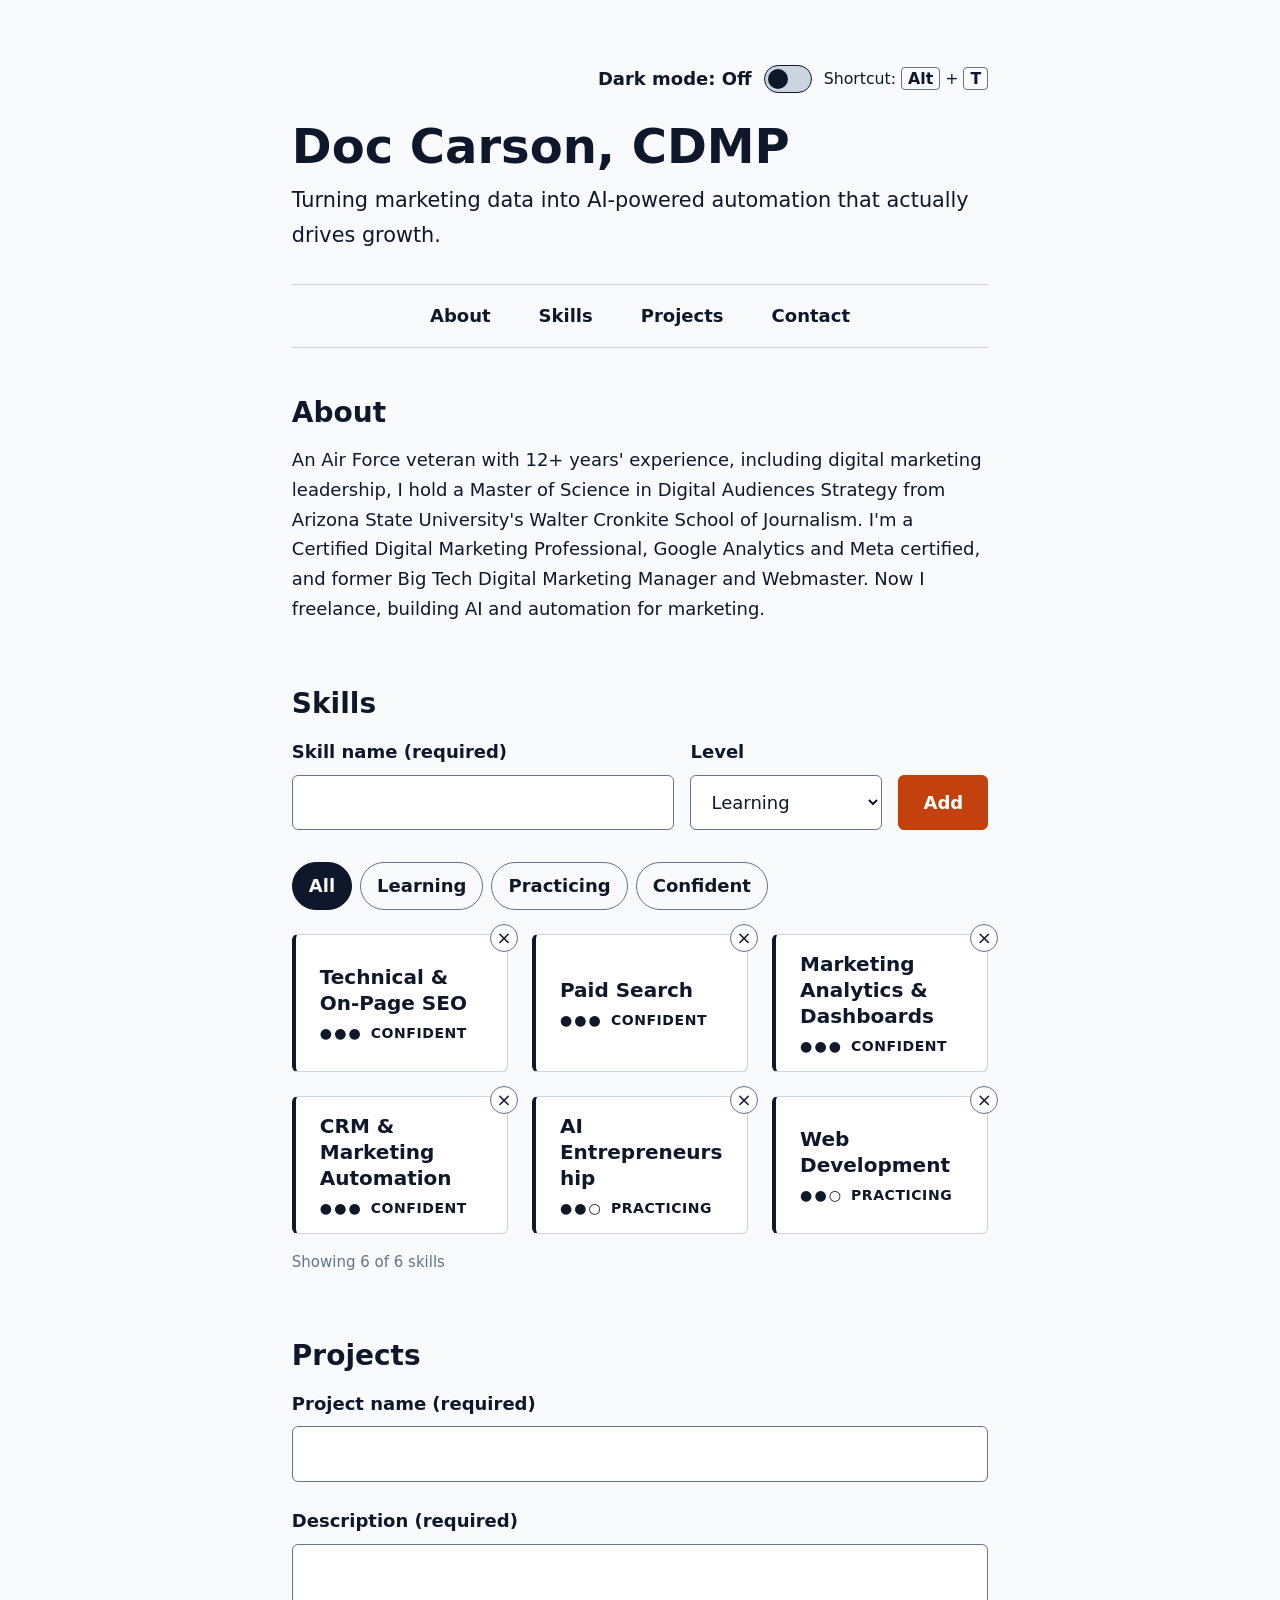
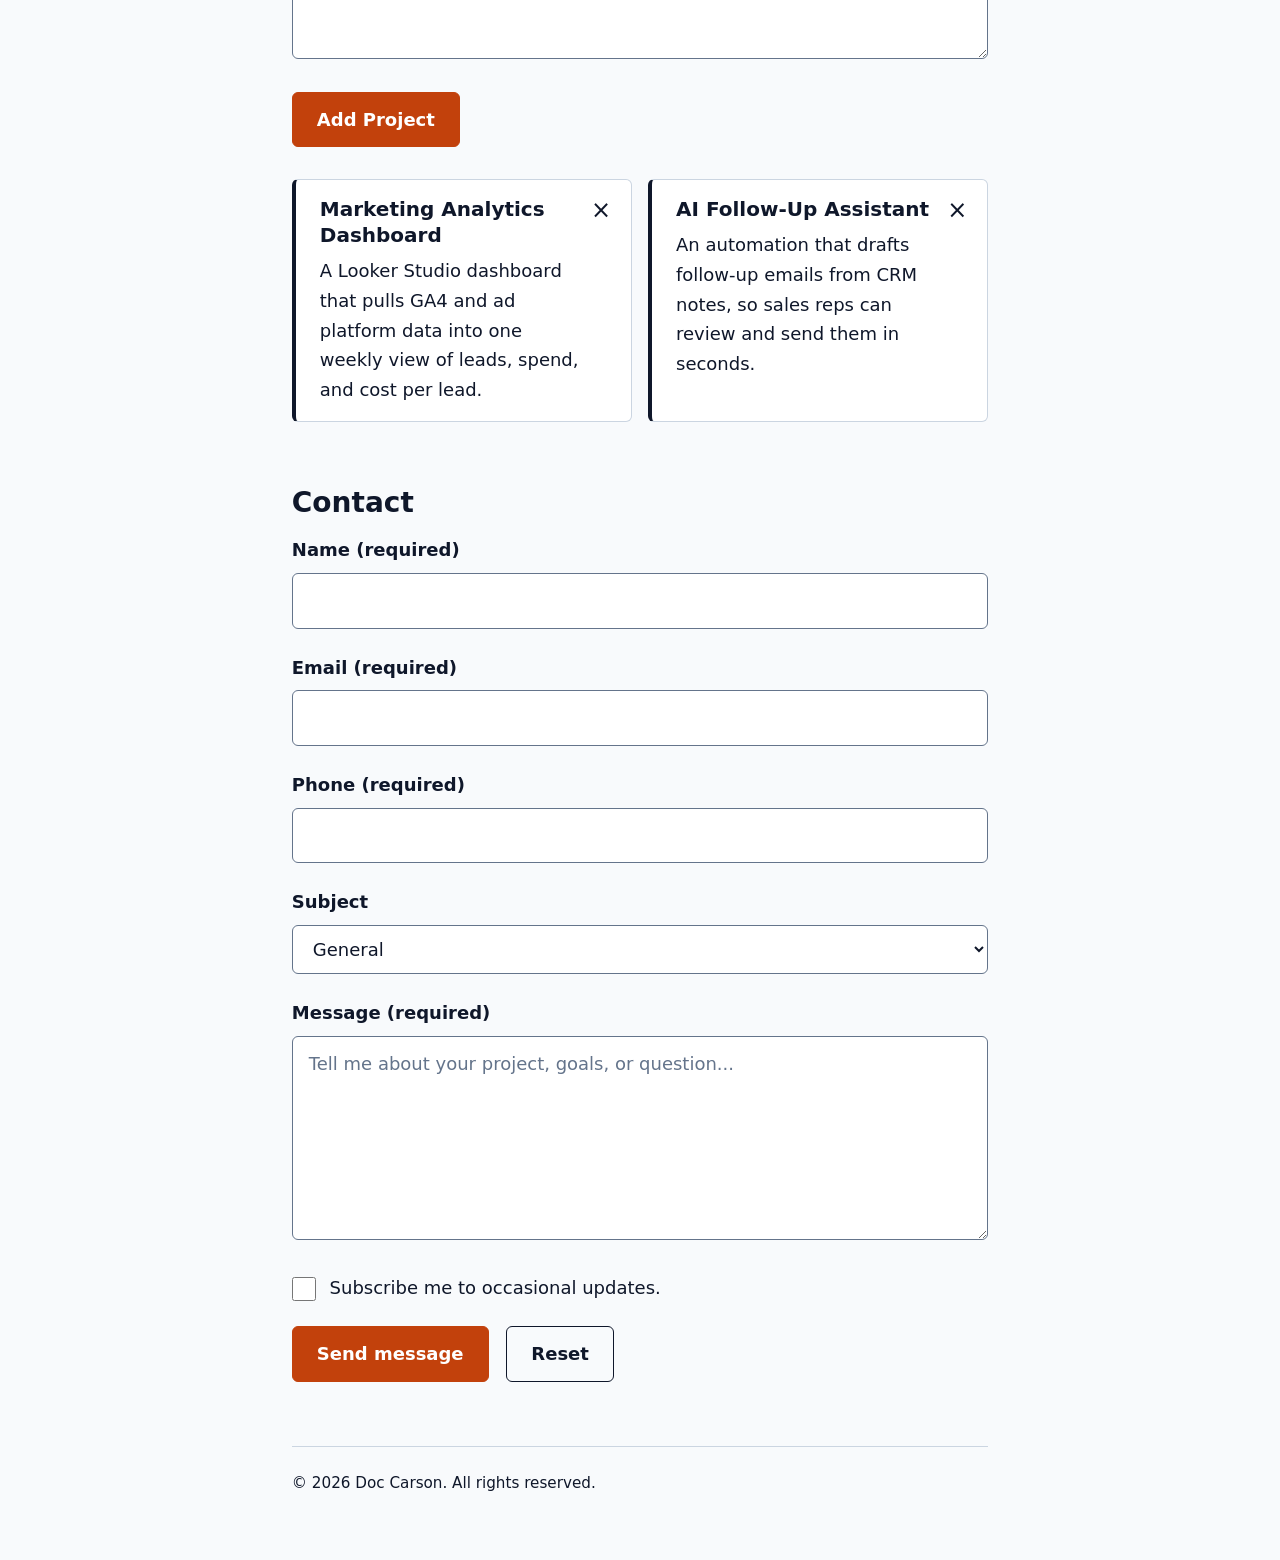
==== commit 8ce1483c: "Render skills from a saved array with add, remove, and level filters - Skills are drawn by renderSki" ====
--- a/pro_profile/index.html
+++ b/pro_profile/index.html
@@ -46,50 +46,35 @@
 
     <section id="skills">
       <h2>Skills</h2>
-      <ul>
-        <li>
-          <button type="button" class="skill-card" id="skill-card-1" aria-expanded="false" aria-controls="skill-tip-1">Technical &amp; On-Page SEO</button>
-          <aside class="skill-tooltip" id="skill-tip-1" aria-labelledby="skill-card-1" hidden>
-            <p>Uncover keyword gaps and quick wins, fix technical issues, and build internal linking structures that grow organic traffic.</p>
-            <button type="button" class="tooltip-close" aria-label="Close">&times;</button>
-          </aside>
-        </li>
-        <li>
-          <button type="button" class="skill-card" id="skill-card-2" aria-expanded="false" aria-controls="skill-tip-2">Paid Search</button>
-          <aside class="skill-tooltip" id="skill-tip-2" aria-labelledby="skill-card-2" hidden>
-            <p>Plan, launch, and optimize Google and Bing campaigns that turn search intent into qualified leads.</p>
-            <button type="button" class="tooltip-close" aria-label="Close">&times;</button>
-          </aside>
-        </li>
-        <li>
-          <button type="button" class="skill-card" id="skill-card-3" aria-expanded="false" aria-controls="skill-tip-3">Marketing Analytics &amp; Dashboards</button>
-          <aside class="skill-tooltip" id="skill-tip-3" aria-labelledby="skill-card-3" hidden>
-            <p>Set up clean tracking with GA4 and Google Tag Manager, then turn the data into Looker Studio dashboards that leaders can act on.</p>
-            <button type="button" class="tooltip-close" aria-label="Close">&times;</button>
-          </aside>
-        </li>
-        <li>
-          <button type="button" class="skill-card" id="skill-card-4" aria-expanded="false" aria-controls="skill-tip-4">CRM &amp; Marketing Automation</button>
-          <aside class="skill-tooltip" id="skill-tip-4" aria-labelledby="skill-card-4" hidden>
-            <p>Connect HubSpot and Salesforce data, build automated email sequences, and A/B test them to put the right message in front of the right people.</p>
-            <button type="button" class="tooltip-close" aria-label="Close">&times;</button>
-          </aside>
-        </li>
-        <li>
-          <button type="button" class="skill-card" id="skill-card-5" aria-expanded="false" aria-controls="skill-tip-5">AI Entrepreneurship</button>
-          <aside class="skill-tooltip" id="skill-tip-5" aria-labelledby="skill-card-5" hidden>
-            <p>Bring AI and automation into everyday marketing workflows so small businesses can do more with less.</p>
-            <button type="button" class="tooltip-close" aria-label="Close">&times;</button>
-          </aside>
-        </li>
-        <li>
-          <button type="button" class="skill-card" id="skill-card-6" aria-expanded="false" aria-controls="skill-tip-6">Web Development</button>
-          <aside class="skill-tooltip" id="skill-tip-6" aria-labelledby="skill-card-6" hidden>
-            <p>Build SEO-ready websites and reusable landing page templates that scale as a business grows.</p>
-            <button type="button" class="tooltip-close" aria-label="Close">&times;</button>
-          </aside>
-        </li>
-      </ul>
+      <form class="skill-form" id="skill-form">
+        <p>
+          <label for="skill-name">Skill name (required)</label>
+          <input type="text" id="skill-name" name="name" maxlength="60" autocomplete="off" required>
+        </p>
+        <p>
+          <label for="skill-level">Level</label>
+          <select id="skill-level" name="level">
+            <option value="learning">Learning</option>
+            <option value="practicing">Practicing</option>
+            <option value="confident">Confident</option>
+          </select>
+        </p>
+        <p>
+          <button type="submit">Add</button>
+        </p>
+      </form>
+      <!-- Filter buttons: show all skills, or only one level -->
+      <p class="skill-filters" id="skill-filters" role="group" aria-label="Filter skills by level">
+        <button type="button" data-filter="all" aria-pressed="true">All</button>
+        <button type="button" data-filter="learning" aria-pressed="false">Learning</button>
+        <button type="button" data-filter="practicing" aria-pressed="false">Practicing</button>
+        <button type="button" data-filter="confident" aria-pressed="false">Confident</button>
+      </p>
+      <!-- Cards are drawn here by script.js from its skills array -->
+      <ul class="skill-list" id="skill-list"></ul>
+      <p id="skill-empty" hidden>No skills yet. Add one above.</p>
+      <p class="skill-count" id="skill-count"></p>
+      <p class="visually-hidden" id="skill-status" role="status"></p>
     </section>
 
     <section id="projects">
--- a/pro_profile/styles.css
+++ b/pro_profile/styles.css
@@ -367,13 +367,83 @@
 
 /* ==========================================================================
    Skills (grid of interactive cards with tooltips)
-   Each card is a <button>; its tooltip is the <aside> right after it.
-   script.js opens and closes the tooltips.
-   ========================================================================== */
-#skills ul {
+   script.js draws the cards from its skills array. Each card is a
+   <button>; its tooltip is the <aside> right after it.
+   ========================================================================== */
+/* Add-a-skill form: stacked on phones, one row from 768px up.
+   Fields and the button reuse the contact form styles below. */
+.skill-form {
   display: grid;
-  /* Mobile first: one column on phones */
-  grid-template-columns: 1fr;
+  gap: var(--space-md);
+  margin-bottom: var(--space-xl);
+}
+
+.skill-form p {
+  display: flex;
+  flex-direction: column;
+  justify-content: flex-end; /* Add button sits on the same baseline as the fields */
+  margin: 0;
+}
+
+/* The dropdown is a little shorter than the text box; stretch it so both
+   labels line up on the one-row layout */
+.skill-form select {
+  flex: 1;
+}
+
+.skill-form button {
+  margin: 0;
+}
+
+/* Filter buttons: a row of toggle buttons; the active one is filled in */
+.skill-filters {
+  display: flex;
+  flex-wrap: wrap;
+  gap: var(--space-xs);
+  margin: 0 0 var(--space-lg);
+}
+
+.skill-filters button {
+  margin: 0;
+  padding: var(--space-xs) var(--space-md);
+  border-color: var(--color-muted);
+  border-radius: 999px;
+  background-color: transparent;
+  color: var(--color-text);
+}
+
+.skill-filters button:hover {
+  border-color: var(--color-text);
+  background-color: var(--color-surface);
+}
+
+/* Active filter: inverted colors, so it stands out in light and dark mode */
+.skill-filters button[aria-pressed="true"] {
+  border-color: var(--color-text);
+  background-color: var(--color-text);
+  color: var(--color-bg);
+}
+
+/* "Showing 3 of 7 skills" under the list */
+.skill-count {
+  margin: var(--space-md) 0 0;
+  color: var(--color-muted);
+  font-size: 0.9375rem;
+}
+
+/* Forced-color modes drop background colors; outline the active filter */
+@media (forced-colors: active) {
+  .skill-filters button[aria-pressed="true"] {
+    outline: 3px solid Highlight;
+    outline-offset: 2px;
+  }
+}
+
+.skill-list {
+  display: grid;
+  /* Mobile first: one column on phones. minmax(0, …) stops a long typed
+     word from stretching the column past the screen; it wraps instead. */
+  grid-template-columns: minmax(0, 1fr);
   gap: var(--space-md);
   margin: 0;
   padding: 0;
@@ -389,7 +459,9 @@
   width: 100%;
   height: 100%;
   margin: 0;
-  padding: var(--space-md) var(--space-lg);
+  /* Slimmer right padding so "Entrepreneurship" fits on one line in the
+     three-column layout instead of being wrapped */
+  padding: var(--space-md) var(--space-md) var(--space-md) var(--space-lg);
   border: 1px solid var(--color-border);
   border-left: 4px solid var(--color-text);
   border-radius: 0.375rem;
@@ -401,7 +473,44 @@
   font-weight: 700;
   line-height: 1.3;
   text-align: left;
+  /* Words too long for the card are hyphenated ("Entrepreneur-ship");
+     a typed name with no break point still wraps instead of overflowing */
+  hyphens: auto;
+  overflow-wrap: break-word;
   transition: background-color 0.2s ease, border-color 0.2s ease, color 0.2s ease;
+}
+
+/* Level line under the skill name. A three-dot meter shows the level at a
+   glance; the "/ ''" part hides the dots from screen readers, which read
+   the word instead. currentColor keeps it readable on the orange state
+   and in dark mode. */
+.skill-level {
+  display: block;
+  margin-top: var(--space-xs);
+  font-size: 0.875rem;
+  font-weight: 600;
+  letter-spacing: 0.04em;
+  text-transform: uppercase;
+}
+
+.skill-level::before {
+  margin-right: var(--space-xs);
+  letter-spacing: 0.15em;
+}
+
+.skill-level[data-level="learning"]::before {
+  content: "●○○";
+  content: "●○○" / "";
+}
+
+.skill-level[data-level="practicing"]::before {
+  content: "●●○";
+  content: "●●○" / "";
+}
+
+.skill-level[data-level="confident"]::before {
+  content: "●●●";
+  content: "●●●" / "";
 }
 
 /* Orange while the card's tooltip is open (all devices) */
@@ -419,6 +528,35 @@
     background-color: var(--color-action);
     color: var(--color-on-action);
   }
+}
+
+/* Remove (×) button: a small round badge on the card's top-right corner.
+   It sits half outside the card, in the gap between cards, so it takes no
+   room from the skill name. 28px is above the 24px minimum target size. */
+.skill-remove {
+  position: absolute;
+  top: -0.625rem;
+  right: -0.625rem;
+  z-index: 1; /* above the card, below an open tooltip */
+  display: grid;
+  place-items: center;
+  width: 1.75rem;
+  height: 1.75rem;
+  margin: 0;
+  padding: 0;
+  border: 1px solid var(--color-muted);
+  border-radius: 50%;
+  background-color: var(--color-surface);
+  color: var(--color-text);
+  font-size: 1.125rem;
+  font-weight: 400;
+  line-height: 1;
+}
+
+.skill-remove:hover {
+  border-color: var(--color-action-strong);
+  background-color: var(--color-action-strong);
+  color: var(--color-on-action);
 }
 
 /* The tooltip: opens above its card, colors inverted from the page.
@@ -744,9 +882,14 @@
   }
 
   /* Skills and projects in two columns */
-  #skills ul,
+  .skill-list,
   .project-list {
-    grid-template-columns: repeat(2, 1fr);
+    grid-template-columns: repeat(2, minmax(0, 1fr));
+  }
+
+  /* Add-a-skill form on one row: name, level, Add */
+  .skill-form {
+    grid-template-columns: 1fr minmax(9rem, 12rem) auto;
   }
 }
 
@@ -771,8 +914,8 @@
   }
 
   /* Skills in three columns, with wider gaps between cards */
-  #skills ul {
-    grid-template-columns: repeat(3, 1fr);
+  .skill-list {
+    grid-template-columns: repeat(3, minmax(0, 1fr));
     gap: var(--space-lg);
   }
 }
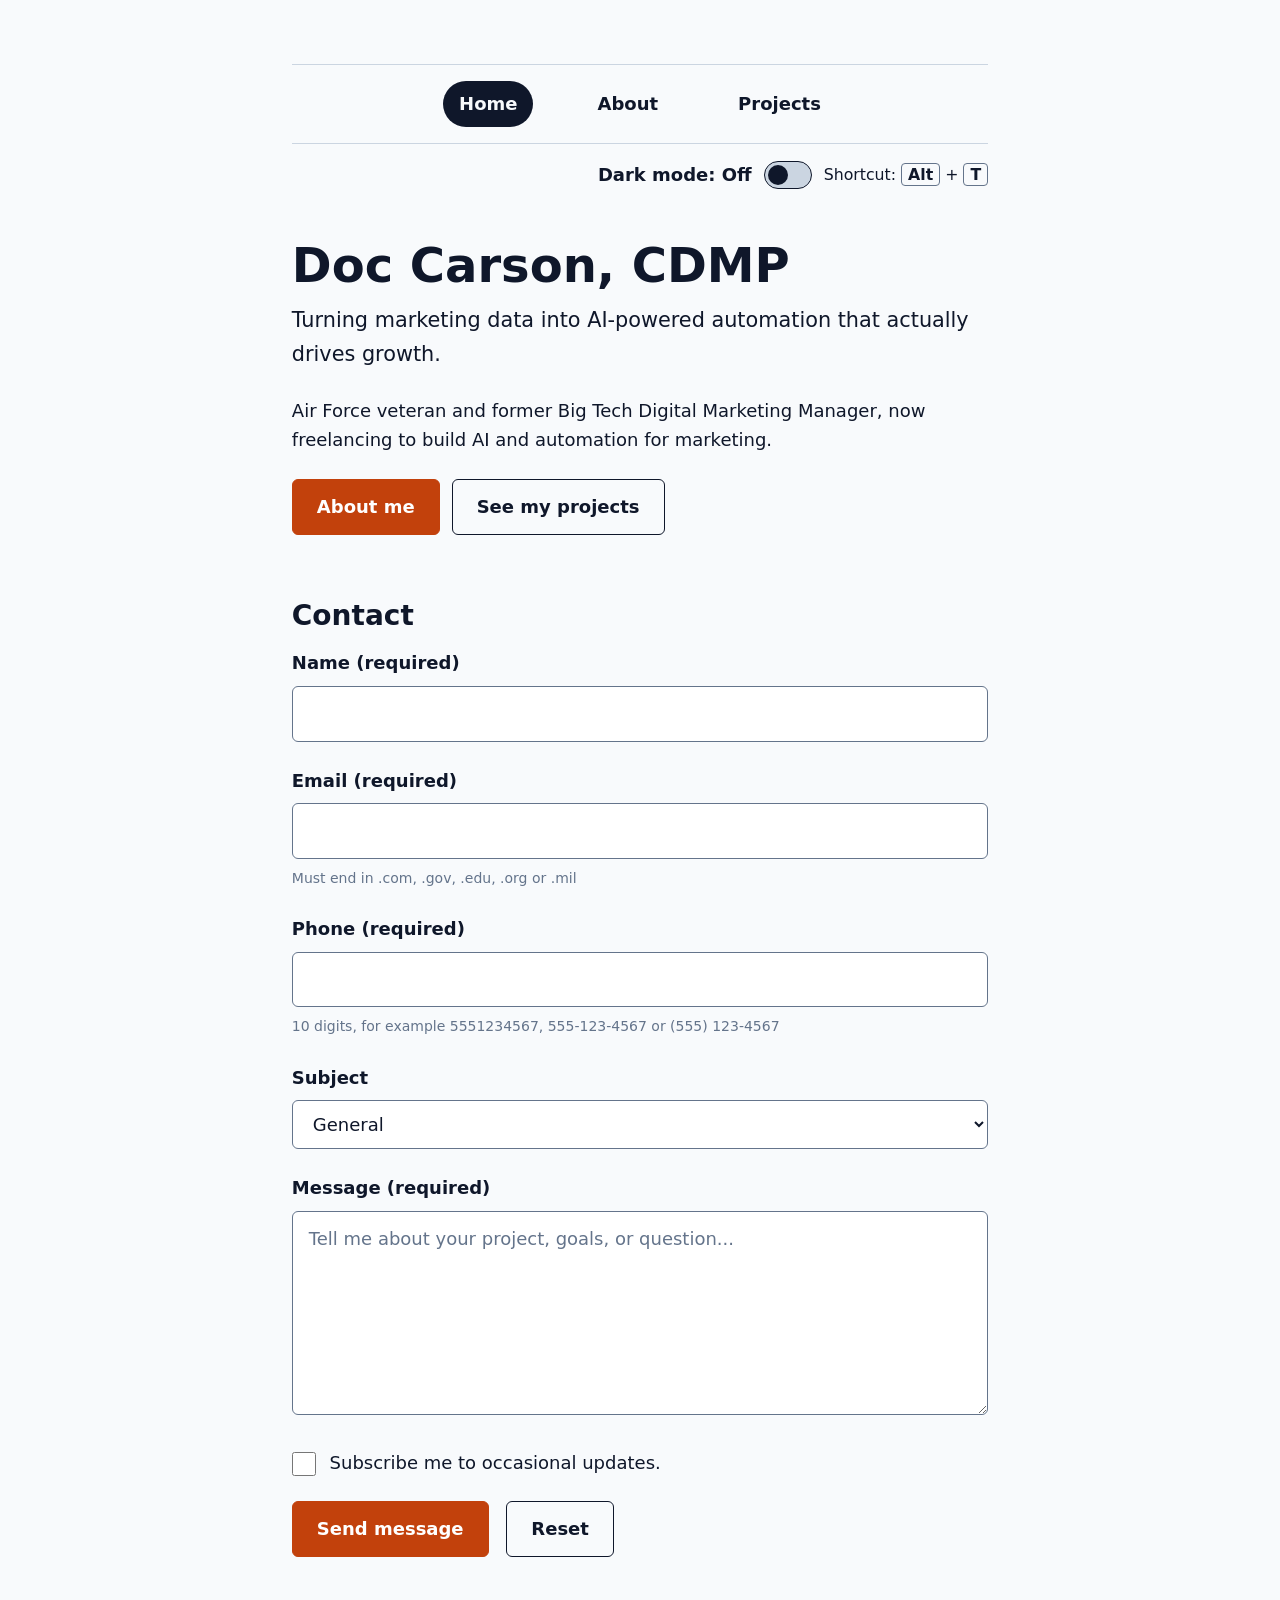
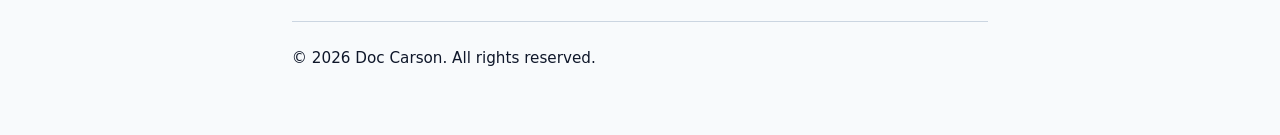
==== commit a8d62d63: "Split into a multi-page site and add live contact form validation Multi-page restructure: - index.ht" ====
--- a/pro_profile/index.html
+++ b/pro_profile/index.html
@@ -10,110 +10,67 @@
   <a class="skip-link" href="#main">Skip to main content</a>
 
   <header>
+    <!-- Same nav on every page; aria-current="page" marks (and highlights) this page's link -->
+    <nav aria-label="Main">
+      <input type="checkbox" id="menu-toggle" class="menu-toggle">
+      <label for="menu-toggle" class="menu-button">
+        <svg class="menu-icon" viewBox="0 0 24 16" width="24" height="16" aria-hidden="true" focusable="false">
+          <line x1="0" y1="1" x2="24" y2="1"/>
+          <line x1="0" y1="8" x2="24" y2="8"/>
+          <line x1="0" y1="15" x2="24" y2="15"/>
+        </svg>
+        Menu
+      </label>
+      <ul>
+        <li><a href="index.html" aria-current="page">Home</a></li>
+        <li><a href="about.html">About</a></li>
+        <li><a href="projects.html">Projects</a></li>
+      </ul>
+    </nav>
+
     <p class="theme-switch">
       <label for="theme-toggle">Dark mode:</label>
       <input type="checkbox" id="theme-toggle" class="theme-toggle" role="switch" aria-keyshortcuts="Alt+T" aria-describedby="theme-shortcut">
       <small id="theme-shortcut">Shortcut: <kbd>Alt</kbd> + <kbd>T</kbd></small>
-      <script src="theme.js"></script>
+      <!-- Loaded here, right after the switch, so dark mode applies before the page shows -->
+      <script src="scripts.js"></script>
     </p>
-    <h1>Doc Carson, CDMP</h1>
-    <p>Turning marketing data into AI-powered automation that actually drives growth.</p>
   </header>
 
-  <nav>
-    <input type="checkbox" id="menu-toggle" class="menu-toggle">
-    <label for="menu-toggle" class="menu-button">
-      <svg class="menu-icon" viewBox="0 0 24 16" width="24" height="16" aria-hidden="true" focusable="false">
-        <line x1="0" y1="1" x2="24" y2="1"/>
-        <line x1="0" y1="8" x2="24" y2="8"/>
-        <line x1="0" y1="15" x2="24" y2="15"/>
-      </svg>
-      Menu
-    </label>
-    <ul>
-      <li><a href="#about">About</a></li>
-      <li><a href="#skills">Skills</a></li>
-      <li><a href="#projects">Projects</a></li>
-      <li><a href="#contact">Contact</a></li>
-    </ul>
-  </nav>
-
   <main id="main">
-    <section id="about">
-      <h2>About</h2>
-      <p>An Air Force veteran with 12+ years' experience, including digital marketing leadership, I hold a Master of Science in Digital Audiences Strategy from Arizona State University's Walter Cronkite School of Journalism. I'm a Certified Digital Marketing Professional, Google Analytics and Meta certified, and former Big Tech Digital Marketing Manager and Webmaster. Now I freelance, building AI and automation for marketing.</p>
-    </section>
-
-    <section id="skills">
-      <h2>Skills</h2>
-      <form class="skill-form" id="skill-form">
-        <p>
-          <label for="skill-name">Skill name (required)</label>
-          <input type="text" id="skill-name" name="name" maxlength="60" autocomplete="off" required>
-        </p>
-        <p>
-          <label for="skill-level">Level</label>
-          <select id="skill-level" name="level">
-            <option value="learning">Learning</option>
-            <option value="practicing">Practicing</option>
-            <option value="confident">Confident</option>
-          </select>
-        </p>
-        <p>
-          <button type="submit">Add</button>
-        </p>
-      </form>
-      <!-- Filter buttons: show all skills, or only one level -->
-      <p class="skill-filters" id="skill-filters" role="group" aria-label="Filter skills by level">
-        <button type="button" data-filter="all" aria-pressed="true">All</button>
-        <button type="button" data-filter="learning" aria-pressed="false">Learning</button>
-        <button type="button" data-filter="practicing" aria-pressed="false">Practicing</button>
-        <button type="button" data-filter="confident" aria-pressed="false">Confident</button>
+    <section class="hero" aria-labelledby="page-title">
+      <h1 id="page-title">Doc Carson, CDMP</h1>
+      <p class="tagline">Turning marketing data into AI-powered automation that actually drives growth.</p>
+      <p>Air Force veteran and former Big Tech Digital Marketing Manager, now freelancing to build AI and automation for marketing.</p>
+      <p class="hero-links">
+        <a class="button-link" href="about.html">About me</a>
+        <a class="button-link button-link--secondary" href="projects.html">See my projects</a>
       </p>
-      <!-- Cards are drawn here by script.js from its skills array -->
-      <ul class="skill-list" id="skill-list"></ul>
-      <p id="skill-empty" hidden>No skills yet. Add one above.</p>
-      <p class="skill-count" id="skill-count"></p>
-      <p class="visually-hidden" id="skill-status" role="status"></p>
-    </section>
-
-    <section id="projects">
-      <h2>Projects</h2>
-      <form class="project-form" id="project-form">
-        <p>
-          <label for="project-name">Project name (required)</label>
-          <input type="text" id="project-name" name="name" maxlength="80" autocomplete="off" required>
-        </p>
-        <p>
-          <label for="project-description">Description (required)</label>
-          <textarea id="project-description" name="description" rows="3" maxlength="300" required></textarea>
-        </p>
-        <p>
-          <button type="submit">Add Project</button>
-        </p>
-      </form>
-      <!-- Cards are drawn here by projects.js from its projects array -->
-      <ul class="project-list" id="project-list"></ul>
-      <p id="project-empty" hidden>No projects yet. Add one above.</p>
-      <p class="visually-hidden" id="project-status" role="status"></p>
     </section>
 
     <section id="contact">
       <h2>Contact</h2>
-      <form action="#" method="post">
-        <p>
+      <!-- novalidate: scripts.js checks each field as you go and shows its own
+           messages; the required/type/pattern attributes stay as the rules it reads -->
+      <form class="contact-form" id="contact-form" action="#" method="post" novalidate>
+        <p class="field">
           <label for="name">Name (required)</label>
-          <input type="text" id="name" name="name" autocomplete="name" pattern="[\p{L}\p{M}' .\-]+" title="Letters, spaces, hyphens, apostrophes and periods only" required>
+          <input type="text" id="name" name="name" autocomplete="name" minlength="2" maxlength="80" pattern="[\p{L}\p{M}' .\-]+" required aria-describedby="name-error">
+          <small class="field-error" id="name-error"></small>
         </p>
-        <p>
+        <p class="field">
           <label for="email">Email (required)</label>
-          <input type="email" id="email" name="email" autocomplete="email" required>
+          <input type="email" id="email" name="email" autocomplete="email" maxlength="120" required aria-describedby="email-hint email-error">
+          <small class="field-hint" id="email-hint">Must end in .com, .gov, .edu, .org or .mil</small>
+          <small class="field-error" id="email-error"></small>
         </p>
-        <p>
+        <p class="field">
           <label for="phone">Phone (required)</label>
-          <input type="tel" id="phone" name="phone" autocomplete="tel" required>
+          <input type="tel" id="phone" name="phone" autocomplete="tel" inputmode="tel" maxlength="16" pattern="(\(\d{3}\)|\d{3})[\-\s]?\d{3}[\-\s]?\d{4}" required aria-describedby="phone-hint phone-error">
+          <small class="field-hint" id="phone-hint">10 digits, for example 5551234567, 555-123-4567 or (555) 123-4567</small>
+          <small class="field-error" id="phone-error"></small>
         </p>
-        <p>
+        <p class="field">
           <label for="subject">Subject</label>
           <select id="subject" name="subject">
             <option value="general">General</option>
@@ -121,9 +78,10 @@
             <option value="other">Other</option>
           </select>
         </p>
-        <p>
+        <p class="field">
           <label for="message">Message (required)</label>
-          <textarea id="message" name="message" rows="6" placeholder="Tell me about your project, goals, or question..." required></textarea>
+          <textarea id="message" name="message" rows="6" placeholder="Tell me about your project, goals, or question..." required aria-describedby="message-error"></textarea>
+          <small class="field-error" id="message-error"></small>
         </p>
         <p>
           <input type="checkbox" id="subscribe" name="subscribe" value="yes">
@@ -137,6 +95,7 @@
           <button type="submit">Send message</button>
           <button type="reset">Reset</button>
         </p>
+        <p class="form-status" id="contact-status" role="status"></p>
       </form>
     </section>
   </main>
@@ -144,8 +103,5 @@
   <footer>
     <p>&copy; 2026 Doc Carson. All rights reserved.</p>
   </footer>
-
-  <script src="script.js"></script>
-  <script src="projects.js"></script>
 </body>
 </html>
--- a/pro_profile/styles.css
+++ b/pro_profile/styles.css
@@ -20,6 +20,10 @@
                                      is 5.2:1, enough for normal-size text */
   --color-action-strong-hover: #9a3412;
   --color-on-action: #ffffff;     /* text on orange */
+
+  /* Form feedback */
+  --color-error: #b91c1c;         /* red: 6.0:1 on the page background */
+  --color-success: #15803d;       /* green: 4.8:1 on the page background */
 
   /* Spacing scale: every margin, padding and gap uses one of these */
   --space-xs: 0.5rem;
@@ -43,6 +47,8 @@
   --color-border: #475569;        /* mid slate decorative dividers */
   --color-muted: #94a3b8;         /* field borders and placeholders: 5.7:1 on
                                      the dark surface */
+  --color-error: #fca5a5;         /* light red: 9.6:1 on the dark background */
+  --color-success: #86efac;       /* light green: 12:1 on the dark background */
 }
 
 /* ==========================================================================
@@ -125,7 +131,8 @@
 /* ==========================================================================
    Dark mode switch (top right)
    The checkbox holds on/off, and :has() on :root swaps the palette above.
-   theme.js only saves the choice so it survives a refresh.
+   scripts.js only saves the choice so it survives a refresh and carries
+   over to the other pages.
    ========================================================================== */
 .theme-switch {
   display: flex;
@@ -133,8 +140,7 @@
   align-items: center;
   gap: var(--space-sm);
   flex-wrap: wrap;                /* never wider than a 320px screen */
-  margin: 0 0 var(--space-lg);
-  font-size: inherit;             /* undo the larger "header p" size */
+  margin: 0;
 }
 
 /* "Shortcut: Alt + T" hint next to the switch */
@@ -241,30 +247,83 @@
   .menu-icon line {
     stroke: CanvasText;
   }
-}
-
-/* ==========================================================================
-   Header
+
+  /* Background colors are dropped here, so outline the current page link */
+  nav a[aria-current="page"] {
+    outline: 2px solid CanvasText;
+  }
+}
+
+/* ==========================================================================
+   Header (nav bar + dark mode switch, the same on every page)
+   and page titles
    ========================================================================== */
 header {
-  margin-bottom: var(--space-xl);
-}
-
-header h1 {
-  margin: 0 0 var(--space-xs);
+  margin-bottom: var(--space-2xl);
+}
+
+/* Each page has one <h1>: the name on the homepage, the page name elsewhere */
+h1 {
+  margin: 0 0 var(--space-lg);
   font-size: clamp(2rem, 1.5rem + 2.5vw, 3rem);
 }
 
-header p {
-  margin: 0;
+.hero h1 {
+  margin-bottom: var(--space-xs);
+}
+
+/* Homepage tagline under the name */
+.tagline {
+  margin: 0 0 var(--space-lg);
   font-size: clamp(1.0625rem, 1rem + 0.5vw, 1.3rem);
 }
 
+/* Homepage links to the other pages, styled as buttons */
+.hero-links {
+  display: flex;
+  flex-wrap: wrap;
+  gap: var(--space-sm);
+  margin: var(--space-lg) 0 0;
+}
+
+.button-link {
+  display: inline-block;
+  padding: var(--space-sm) var(--space-lg);
+  border: 1px solid var(--color-action-strong);
+  border-radius: 0.375rem;
+  background-color: var(--color-action-strong);
+  color: var(--color-on-action);
+  font-weight: 600;
+  text-decoration: none;
+}
+
+.button-link:hover {
+  border-color: var(--color-action-strong-hover);
+  background-color: var(--color-action-strong-hover);
+}
+
+/* Secondary: outlined, like the Reset button */
+.button-link--secondary {
+  border-color: var(--color-text);
+  background-color: transparent;
+  color: var(--color-text);
+}
+
+.button-link--secondary:hover {
+  border-color: var(--color-text);
+  background-color: var(--color-surface);
+}
+
+.button-link:focus-visible {
+  outline: 3px solid var(--color-text);
+  outline-offset: 3px;
+}
+
 /* ==========================================================================
    Navigation (flexbox)
    ========================================================================== */
 nav {
-  margin-bottom: var(--space-2xl);
+  margin-bottom: var(--space-md);
   padding: var(--space-md) 0;
   border-top: 1px solid var(--color-border);
   border-bottom: 1px solid var(--color-border);
@@ -344,11 +403,21 @@
 }
 
 nav a {
+  display: inline-block;
+  padding: var(--space-xs) var(--space-md);
+  border-radius: 999px;
   color: var(--color-text);
   font-weight: 600;
   text-decoration: none;
 }
 
+/* The current page's link: filled in with inverted colors (each page sets
+   aria-current="page" on its own link, which also tells screen readers) */
+nav a[aria-current="page"] {
+  background-color: var(--color-text);
+  color: var(--color-bg);
+}
+
 nav a:hover {
   text-decoration: underline;
 }
@@ -367,7 +436,7 @@
 
 /* ==========================================================================
    Skills (grid of interactive cards with tooltips)
-   script.js draws the cards from its skills array. Each card is a
+   scripts.js draws the cards from its skills array. Each card is a
    <button>; its tooltip is the <aside> right after it.
    ========================================================================== */
 /* Add-a-skill form: stacked on phones, one row from 768px up.
@@ -560,7 +629,7 @@
 }
 
 /* The tooltip: opens above its card, colors inverted from the page.
-   --shift is set by script.js to nudge it back on screen near an edge. */
+   --shift is set by scripts.js to nudge it back on screen near an edge. */
 .skill-tooltip {
   --shift: 0px;
   position: absolute;
@@ -592,7 +661,7 @@
   border-top-color: var(--color-text);
 }
 
-/* Not enough room above the card: script.js flips it below */
+/* Not enough room above the card: scripts.js flips it below */
 .skill-tooltip.is-below {
   top: calc(100% + var(--space-sm));
   bottom: auto;
@@ -661,7 +730,7 @@
 }
 
 /* ==========================================================================
-   Projects (cards drawn by projects.js)
+   Projects (cards drawn by scripts.js)
    The form reuses the contact form's field and button styles below.
    ========================================================================== */
 .project-form {
@@ -784,6 +853,59 @@
   border-color: var(--color-text);
 }
 
+/* Contact form feedback (scripts.js fills these in as you type) */
+.field-hint,
+.field-error {
+  display: block;
+  margin-top: var(--space-xs);
+  font-size: 0.875rem;
+}
+
+.field-hint {
+  color: var(--color-muted);
+}
+
+.field-error {
+  color: var(--color-error);
+  font-weight: 600;
+}
+
+.field-error:empty {
+  display: none;
+}
+
+/* An ✕ before each message, so color isn't the only signal.
+   The "/ ''" part keeps screen readers from reading it out. */
+.field-error::before {
+  content: "✕ ";
+  content: "✕ " / "";
+}
+
+.field.is-invalid input,
+.field.is-invalid textarea {
+  border-color: var(--color-error);
+  box-shadow: inset 4px 0 0 var(--color-error);
+}
+
+.field.is-valid input,
+.field.is-valid textarea {
+  border-color: var(--color-success);
+}
+
+/* "Please fix 2 fields above." / "Thanks, …!" under the buttons */
+.form-status {
+  margin: 0;
+  font-weight: 600;
+}
+
+.form-status.is-error {
+  color: var(--color-error);
+}
+
+.form-status.is-success {
+  color: var(--color-success);
+}
+
 /* Checkbox sits on the same line as its label */
 form input[type="checkbox"] {
   /* 24px: the minimum comfortable size for something you click or tap */
